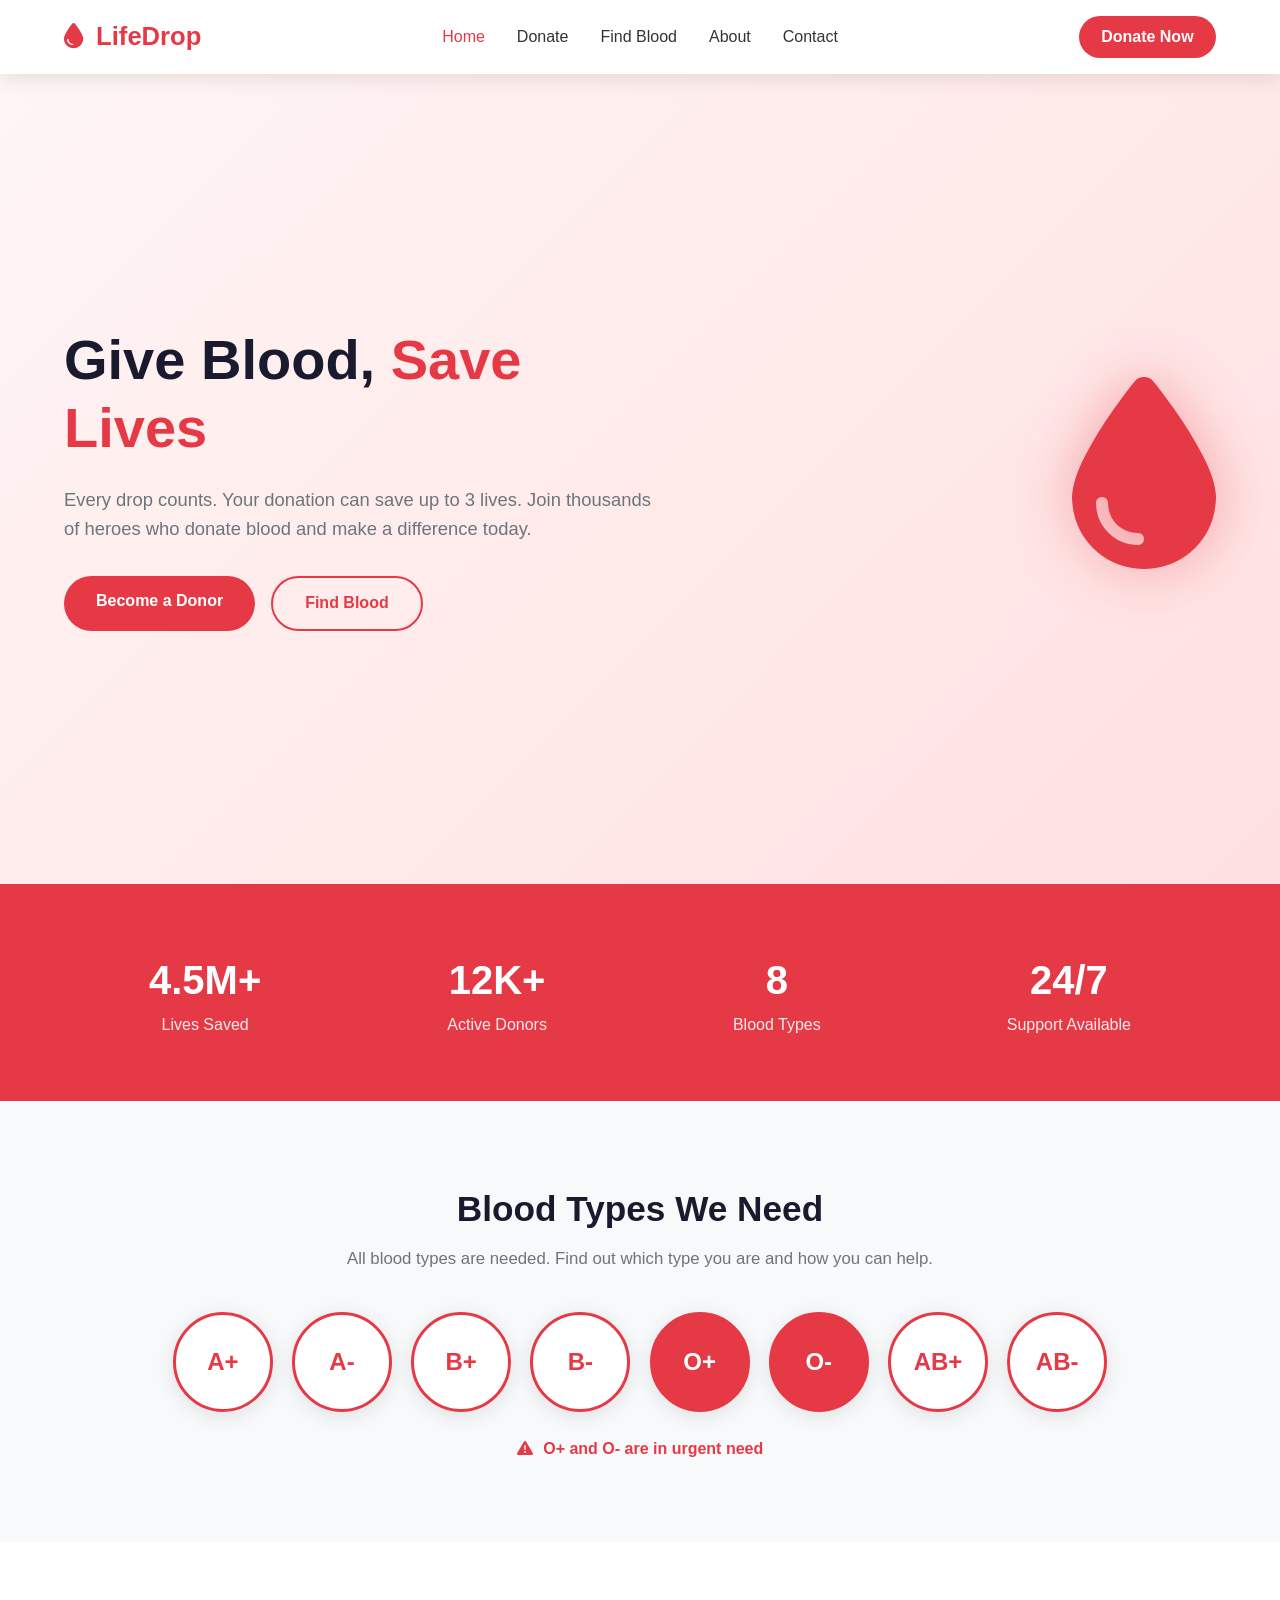
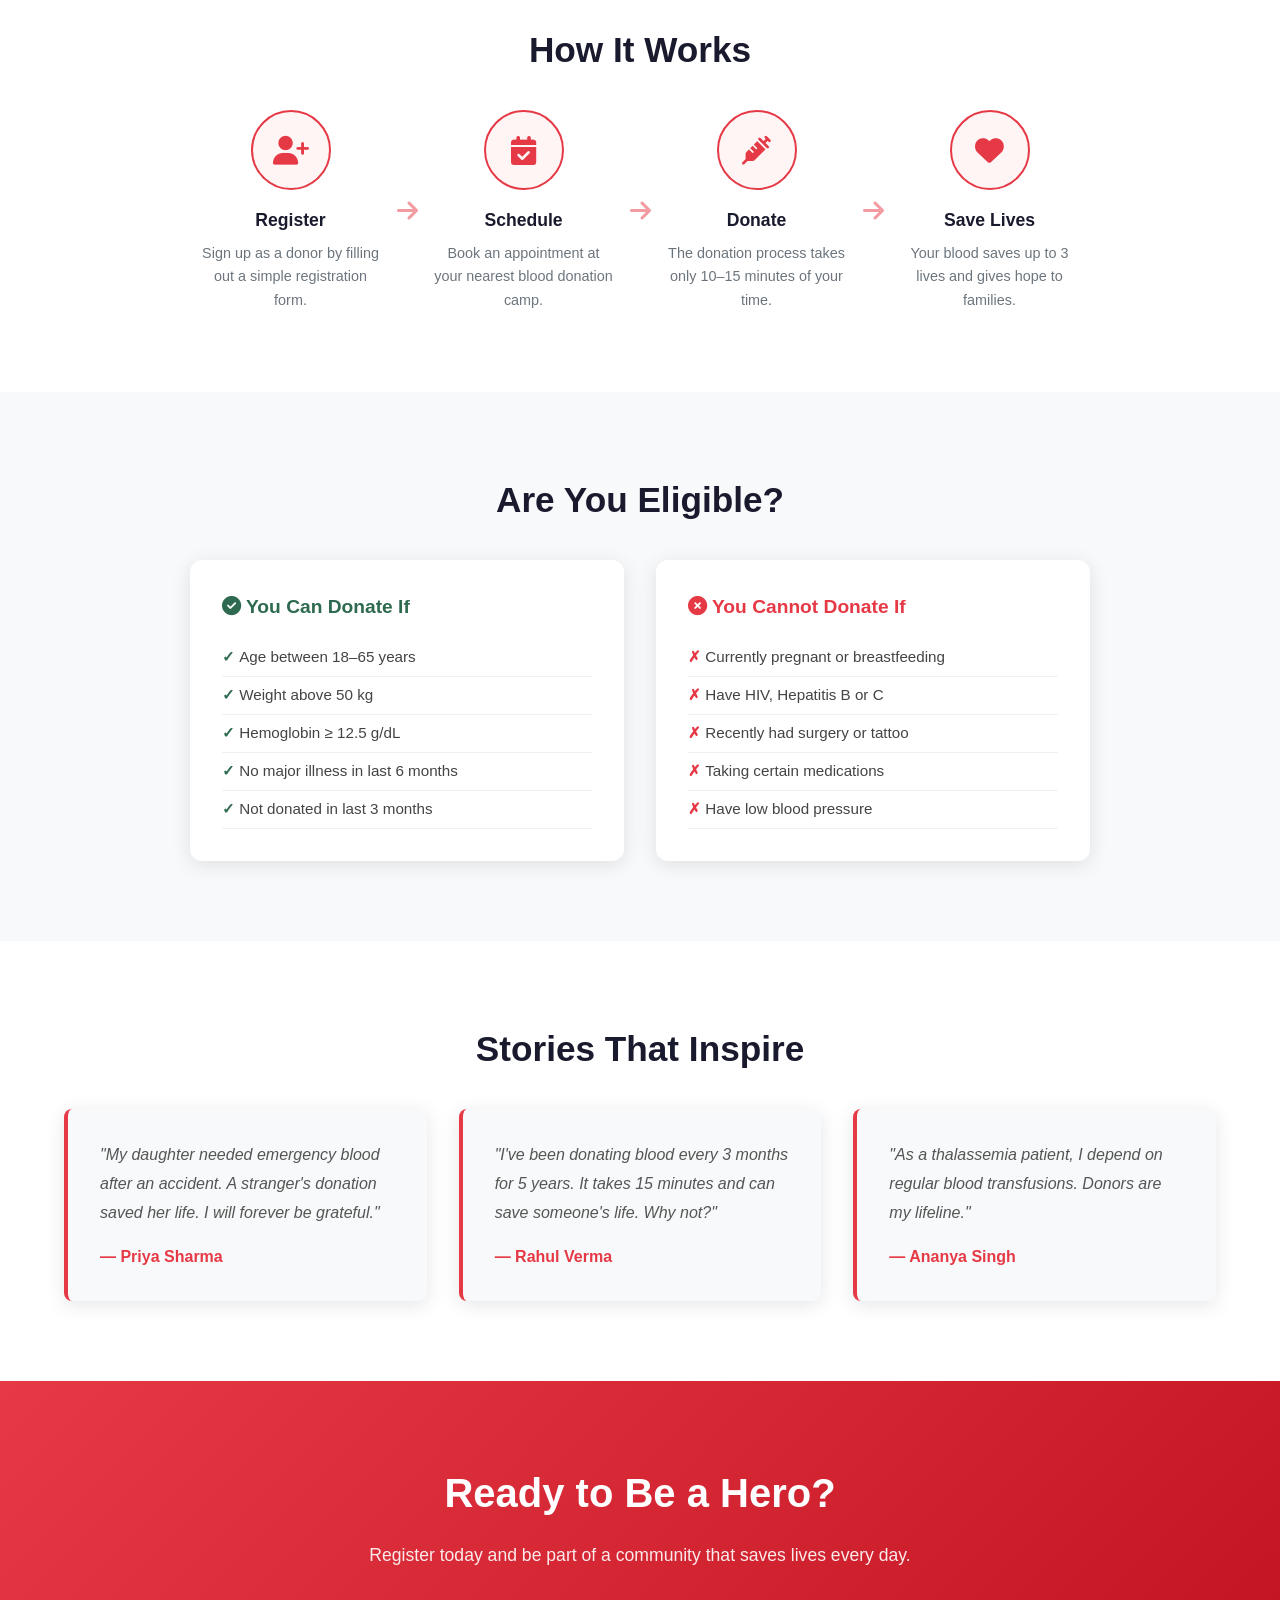
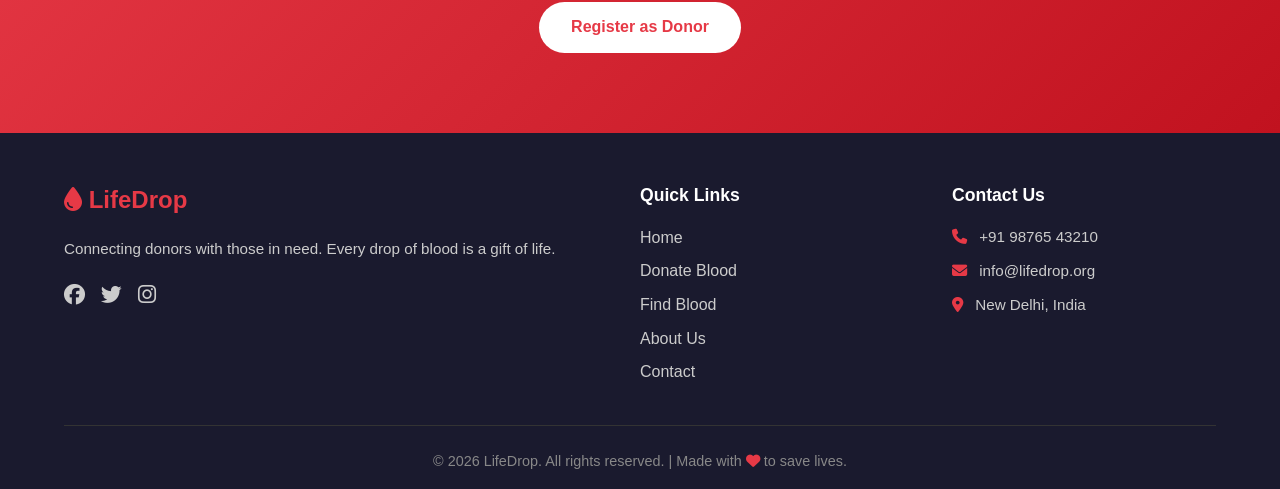
==== index.html @ 409029b4 "Add complete LifeDrop blood donation website with full documentation" ====
<!DOCTYPE html>
<html lang="en">
<head>
  <meta charset="UTF-8" />
  <meta name="viewport" content="width=device-width, initial-scale=1.0"/>
  <title>LifeDrop - Blood Donation</title>
  <link rel="stylesheet" href="css/style.css" />
  <link rel="stylesheet" href="https://cdnjs.cloudflare.com/ajax/libs/font-awesome/6.5.0/css/all.min.css"/>
</head>
<body>

  <!-- Navbar -->
  <nav class="navbar">
    <div class="logo">
      <i class="fa-solid fa-droplet"></i> LifeDrop
    </div>
    <ul class="nav-links">
      <li><a href="index.html" class="active">Home</a></li>
      <li><a href="donate.html">Donate</a></li>
      <li><a href="find-blood.html">Find Blood</a></li>
      <li><a href="about.html">About</a></li>
      <li><a href="contact.html">Contact</a></li>
    </ul>
    <a href="donate.html" class="btn-nav">Donate Now</a>
    <div class="hamburger" onclick="toggleMenu()">
      <i class="fa-solid fa-bars"></i>
    </div>
  </nav>

  <!-- Hero Section -->
  <section class="hero">
    <div class="hero-content">
      <h1>Give Blood, <span>Save Lives</span></h1>
      <p>Every drop counts. Your donation can save up to 3 lives. Join thousands of heroes who donate blood and make a difference today.</p>
      <div class="hero-buttons">
        <a href="donate.html" class="btn-primary">Become a Donor</a>
        <a href="find-blood.html" class="btn-secondary">Find Blood</a>
      </div>
    </div>
    <div class="hero-image">
      <div class="blood-drop-animation">
        <i class="fa-solid fa-droplet"></i>
      </div>
    </div>
  </section>

  <!-- Stats Section -->
  <section class="stats">
    <div class="stat-card">
      <h2>4.5M+</h2>
      <p>Lives Saved</p>
    </div>
    <div class="stat-card">
      <h2>12K+</h2>
      <p>Active Donors</p>
    </div>
    <div class="stat-card">
      <h2>8</h2>
      <p>Blood Types</p>
    </div>
    <div class="stat-card">
      <h2>24/7</h2>
      <p>Support Available</p>
    </div>
  </section>

  <!-- Blood Types Section -->
  <section class="blood-types">
    <h2 class="section-title">Blood Types We Need</h2>
    <p class="section-subtitle">All blood types are needed. Find out which type you are and how you can help.</p>
    <div class="blood-grid">
      <div class="blood-card">A+</div>
      <div class="blood-card">A-</div>
      <div class="blood-card">B+</div>
      <div class="blood-card">B-</div>
      <div class="blood-card urgent">O+</div>
      <div class="blood-card urgent">O-</div>
      <div class="blood-card">AB+</div>
      <div class="blood-card">AB-</div>
    </div>
    <p class="urgent-note"><i class="fa-solid fa-triangle-exclamation"></i> O+ and O- are in urgent need</p>
  </section>

  <!-- How It Works -->
  <section class="how-it-works">
    <h2 class="section-title">How It Works</h2>
    <div class="steps">
      <div class="step">
        <div class="step-icon"><i class="fa-solid fa-user-plus"></i></div>
        <h3>Register</h3>
        <p>Sign up as a donor by filling out a simple registration form.</p>
      </div>
      <div class="step-arrow"><i class="fa-solid fa-arrow-right"></i></div>
      <div class="step">
        <div class="step-icon"><i class="fa-solid fa-calendar-check"></i></div>
        <h3>Schedule</h3>
        <p>Book an appointment at your nearest blood donation camp.</p>
      </div>
      <div class="step-arrow"><i class="fa-solid fa-arrow-right"></i></div>
      <div class="step">
        <div class="step-icon"><i class="fa-solid fa-syringe"></i></div>
        <h3>Donate</h3>
        <p>The donation process takes only 10–15 minutes of your time.</p>
      </div>
      <div class="step-arrow"><i class="fa-solid fa-arrow-right"></i></div>
      <div class="step">
        <div class="step-icon"><i class="fa-solid fa-heart"></i></div>
        <h3>Save Lives</h3>
        <p>Your blood saves up to 3 lives and gives hope to families.</p>
      </div>
    </div>
  </section>

  <!-- Eligibility Section -->
  <section class="eligibility">
    <h2 class="section-title">Are You Eligible?</h2>
    <div class="eligibility-grid">
      <div class="eligible">
        <h3><i class="fa-solid fa-circle-check"></i> You Can Donate If</h3>
        <ul>
          <li>Age between 18–65 years</li>
          <li>Weight above 50 kg</li>
          <li>Hemoglobin ≥ 12.5 g/dL</li>
          <li>No major illness in last 6 months</li>
          <li>Not donated in last 3 months</li>
        </ul>
      </div>
      <div class="not-eligible">
        <h3><i class="fa-solid fa-circle-xmark"></i> You Cannot Donate If</h3>
        <ul>
          <li>Currently pregnant or breastfeeding</li>
          <li>Have HIV, Hepatitis B or C</li>
          <li>Recently had surgery or tattoo</li>
          <li>Taking certain medications</li>
          <li>Have low blood pressure</li>
        </ul>
      </div>
    </div>
  </section>

  <!-- Testimonials -->
  <section class="testimonials">
    <h2 class="section-title">Stories That Inspire</h2>
    <div class="testimonial-grid">
      <div class="testimonial-card">
        <p>"My daughter needed emergency blood after an accident. A stranger's donation saved her life. I will forever be grateful."</p>
        <h4>— Priya Sharma</h4>
      </div>
      <div class="testimonial-card">
        <p>"I've been donating blood every 3 months for 5 years. It takes 15 minutes and can save someone's life. Why not?"</p>
        <h4>— Rahul Verma</h4>
      </div>
      <div class="testimonial-card">
        <p>"As a thalassemia patient, I depend on regular blood transfusions. Donors are my lifeline."</p>
        <h4>— Ananya Singh</h4>
      </div>
    </div>
  </section>

  <!-- CTA Section -->
  <section class="cta">
    <h2>Ready to Be a Hero?</h2>
    <p>Register today and be part of a community that saves lives every day.</p>
    <a href="donate.html" class="btn-primary">Register as Donor</a>
  </section>

  <!-- Footer -->
  <footer class="footer">
    <div class="footer-content">
      <div class="footer-brand">
        <h3><i class="fa-solid fa-droplet"></i> LifeDrop</h3>
        <p>Connecting donors with those in need. Every drop of blood is a gift of life.</p>
        <div class="social-links">
          <a href="#"><i class="fa-brands fa-facebook"></i></a>
          <a href="#"><i class="fa-brands fa-twitter"></i></a>
          <a href="#"><i class="fa-brands fa-instagram"></i></a>
        </div>
      </div>
      <div class="footer-links">
        <h4>Quick Links</h4>
        <ul>
          <li><a href="index.html">Home</a></li>
          <li><a href="donate.html">Donate Blood</a></li>
          <li><a href="find-blood.html">Find Blood</a></li>
          <li><a href="about.html">About Us</a></li>
          <li><a href="contact.html">Contact</a></li>
        </ul>
      </div>
      <div class="footer-contact">
        <h4>Contact Us</h4>
        <p><i class="fa-solid fa-phone"></i> +91 98765 43210</p>
        <p><i class="fa-solid fa-envelope"></i> info@lifedrop.org</p>
        <p><i class="fa-solid fa-location-dot"></i> New Delhi, India</p>
      </div>
    </div>
    <div class="footer-bottom">
      <p>&copy; 2026 LifeDrop. All rights reserved. | Made with <i class="fa-solid fa-heart"></i> to save lives.</p>
    </div>
  </footer>

  <script src="js/main.js"></script>
</body>
</html>
---- css/style.css ----
/* ===== RESET & BASE ===== */
* {
  margin: 0;
  padding: 0;
  box-sizing: border-box;
}

:root {
  --red: #e63946;
  --dark-red: #c1121f;
  --light-red: #ff6b6b;
  --white: #ffffff;
  --light-gray: #f8f9fa;
  --gray: #6c757d;
  --dark: #1a1a2e;
  --shadow: 0 4px 20px rgba(0,0,0,0.1);
}

body {
  font-family: 'Segoe UI', Tahoma, Geneva, Verdana, sans-serif;
  color: #333;
  line-height: 1.6;
}

a { text-decoration: none; color: inherit; }
ul { list-style: none; }

/* ===== NAVBAR ===== */
.navbar {
  display: flex;
  align-items: center;
  justify-content: space-between;
  padding: 1rem 5%;
  background: var(--white);
  box-shadow: var(--shadow);
  position: sticky;
  top: 0;
  z-index: 1000;
}

.logo {
  font-size: 1.6rem;
  font-weight: 700;
  color: var(--red);
}

.logo i { margin-right: 6px; }

.nav-links {
  display: flex;
  gap: 2rem;
}

.nav-links a {
  font-weight: 500;
  color: #333;
  transition: color 0.3s;
}

.nav-links a:hover,
.nav-links a.active {
  color: var(--red);
}

.btn-nav {
  background: var(--red);
  color: var(--white);
  padding: 0.5rem 1.4rem;
  border-radius: 25px;
  font-weight: 600;
  transition: background 0.3s;
}

.btn-nav:hover { background: var(--dark-red); }

.hamburger {
  display: none;
  font-size: 1.5rem;
  cursor: pointer;
  color: var(--red);
}

/* ===== BUTTONS ===== */
.btn-primary {
  display: inline-block;
  background: var(--red);
  color: var(--white);
  padding: 0.8rem 2rem;
  border-radius: 30px;
  font-weight: 600;
  font-size: 1rem;
  border: none;
  cursor: pointer;
  transition: background 0.3s, transform 0.2s;
}

.btn-primary:hover {
  background: var(--dark-red);
  transform: translateY(-2px);
}

.btn-secondary {
  display: inline-block;
  background: transparent;
  color: var(--red);
  padding: 0.8rem 2rem;
  border-radius: 30px;
  font-weight: 600;
  font-size: 1rem;
  border: 2px solid var(--red);
  cursor: pointer;
  transition: all 0.3s;
}

.btn-secondary:hover {
  background: var(--red);
  color: var(--white);
}

.btn-danger {
  display: inline-block;
  background: #c1121f;
  color: var(--white);
  padding: 0.8rem 2rem;
  border-radius: 30px;
  font-weight: 600;
  font-size: 1rem;
  border: none;
  cursor: pointer;
  transition: background 0.3s;
}

.btn-danger:hover { background: #9b0000; }

.full-btn { width: 100%; text-align: center; }

/* ===== HERO ===== */
.hero {
  display: flex;
  align-items: center;
  justify-content: space-between;
  padding: 5rem 5%;
  background: linear-gradient(135deg, #fff5f5 0%, #ffe0e0 100%);
  min-height: 90vh;
}

.hero-content { max-width: 600px; }

.hero-content h1 {
  font-size: 3.5rem;
  font-weight: 800;
  line-height: 1.2;
  color: var(--dark);
  margin-bottom: 1.5rem;
}

.hero-content h1 span { color: var(--red); }

.hero-content p {
  font-size: 1.15rem;
  color: var(--gray);
  margin-bottom: 2rem;
}

.hero-buttons { display: flex; gap: 1rem; flex-wrap: wrap; }

.hero-image {
  display: flex;
  align-items: center;
  justify-content: center;
}

.blood-drop-animation {
  font-size: 12rem;
  color: var(--red);
  animation: pulse 2s infinite;
  filter: drop-shadow(0 0 30px rgba(230, 57, 70, 0.4));
}

@keyframes pulse {
  0%, 100% { transform: scale(1); }
  50% { transform: scale(1.08); }
}

/* ===== STATS ===== */
.stats {
  display: flex;
  justify-content: space-around;
  flex-wrap: wrap;
  padding: 3rem 5%;
  background: var(--red);
  gap: 1rem;
}

.stat-card {
  text-align: center;
  color: var(--white);
  padding: 1rem 2rem;
}

.stat-card h2 {
  font-size: 2.5rem;
  font-weight: 800;
}

.stat-card p { font-size: 1rem; opacity: 0.9; }

/* ===== SECTION TITLES ===== */
.section-title {
  text-align: center;
  font-size: 2.2rem;
  font-weight: 700;
  color: var(--dark);
  margin-bottom: 0.5rem;
}

.section-subtitle {
  text-align: center;
  color: var(--gray);
  margin-bottom: 2.5rem;
  font-size: 1.05rem;
}

/* ===== BLOOD TYPES ===== */
.blood-types {
  padding: 5rem 5%;
  background: var(--light-gray);
}

.blood-grid {
  display: flex;
  justify-content: center;
  flex-wrap: wrap;
  gap: 1.2rem;
  margin-bottom: 1.5rem;
}

.blood-card {
  width: 100px;
  height: 100px;
  border-radius: 50%;
  background: var(--white);
  border: 3px solid var(--red);
  display: flex;
  align-items: center;
  justify-content: center;
  font-size: 1.5rem;
  font-weight: 700;
  color: var(--red);
  box-shadow: var(--shadow);
  transition: transform 0.3s;
}

.blood-card:hover { transform: scale(1.1); }

.blood-card.urgent {
  background: var(--red);
  color: var(--white);
  animation: pulse 1.5s infinite;
}

.urgent-note {
  text-align: center;
  color: var(--red);
  font-weight: 600;
  font-size: 1rem;
}

.urgent-note i { margin-right: 6px; }

/* ===== HOW IT WORKS ===== */
.how-it-works {
  padding: 5rem 5%;
  background: var(--white);
}

.steps {
  display: flex;
  align-items: center;
  justify-content: center;
  flex-wrap: wrap;
  gap: 1rem;
  margin-top: 2rem;
}

.step {
  text-align: center;
  max-width: 180px;
}

.step-icon {
  width: 80px;
  height: 80px;
  border-radius: 50%;
  background: #fff5f5;
  border: 2px solid var(--red);
  display: flex;
  align-items: center;
  justify-content: center;
  font-size: 1.8rem;
  color: var(--red);
  margin: 0 auto 1rem;
}

.step h3 { font-size: 1.1rem; margin-bottom: 0.5rem; color: var(--dark); }
.step p { font-size: 0.9rem; color: var(--gray); }

.step-arrow {
  font-size: 1.5rem;
  color: var(--red);
  opacity: 0.5;
}

/* ===== ELIGIBILITY ===== */
.eligibility {
  padding: 5rem 5%;
  background: var(--light-gray);
}

.eligibility-grid {
  display: grid;
  grid-template-columns: 1fr 1fr;
  gap: 2rem;
  max-width: 900px;
  margin: 2rem auto 0;
}

.eligible, .not-eligible {
  background: var(--white);
  border-radius: 12px;
  padding: 2rem;
  box-shadow: var(--shadow);
}

.eligible h3 { color: #2d6a4f; margin-bottom: 1rem; font-size: 1.2rem; }
.not-eligible h3 { color: var(--red); margin-bottom: 1rem; font-size: 1.2rem; }

.eligible ul li, .not-eligible ul li {
  padding: 0.4rem 0;
  border-bottom: 1px solid #f0f0f0;
  font-size: 0.95rem;
  color: #444;
}

.eligible ul li::before { content: "✓ "; color: #2d6a4f; font-weight: bold; }
.not-eligible ul li::before { content: "✗ "; color: var(--red); font-weight: bold; }

/* ===== TESTIMONIALS ===== */
.testimonials {
  padding: 5rem 5%;
  background: var(--white);
}

.testimonial-grid {
  display: grid;
  grid-template-columns: repeat(auto-fit, minmax(280px, 1fr));
  gap: 2rem;
  margin-top: 2rem;
}

.testimonial-card {
  background: var(--light-gray);
  border-left: 4px solid var(--red);
  border-radius: 8px;
  padding: 2rem;
  box-shadow: var(--shadow);
}

.testimonial-card p {
  font-style: italic;
  color: #555;
  margin-bottom: 1rem;
  line-height: 1.8;
}

.testimonial-card h4 { color: var(--red); font-weight: 600; }

/* ===== CTA ===== */
.cta {
  padding: 5rem 5%;
  background: linear-gradient(135deg, var(--red), var(--dark-red));
  text-align: center;
  color: var(--white);
}

.cta h2 { font-size: 2.5rem; margin-bottom: 1rem; }
.cta p { font-size: 1.1rem; margin-bottom: 2rem; opacity: 0.9; }
.cta .btn-primary {
  background: var(--white);
  color: var(--red);
}
.cta .btn-primary:hover { background: #f0f0f0; }

/* ===== FOOTER ===== */
.footer {
  background: var(--dark);
  color: #ccc;
  padding: 3rem 5% 1rem;
}

.footer-content {
  display: grid;
  grid-template-columns: 2fr 1fr 1fr;
  gap: 3rem;
  margin-bottom: 2rem;
}

.footer-brand h3 {
  color: var(--red);
  font-size: 1.5rem;
  margin-bottom: 1rem;
}

.footer-brand p { font-size: 0.95rem; line-height: 1.8; }

.social-links { display: flex; gap: 1rem; margin-top: 1rem; }
.social-links a {
  color: #ccc;
  font-size: 1.3rem;
  transition: color 0.3s;
}
.social-links a:hover { color: var(--red); }

.footer-links h4, .footer-contact h4 {
  color: var(--white);
  margin-bottom: 1rem;
  font-size: 1.1rem;
}

.footer-links ul li { margin-bottom: 0.5rem; }
.footer-links ul li a { color: #ccc; transition: color 0.3s; }
.footer-links ul li a:hover { color: var(--red); }

.footer-contact p {
  margin-bottom: 0.6rem;
  font-size: 0.95rem;
}
.footer-contact i { margin-right: 8px; color: var(--red); }

.footer-bottom {
  border-top: 1px solid #333;
  padding-top: 1.5rem;
  text-align: center;
  font-size: 0.9rem;
  color: #888;
}

.footer-bottom i { color: var(--red); }

/* ===== PAGE HEADER ===== */
.page-header {
  background: linear-gradient(135deg, var(--red), var(--dark-red));
  color: var(--white);
  text-align: center;
  padding: 4rem 5%;
}

.page-header h1 { font-size: 2.8rem; margin-bottom: 0.5rem; }
.page-header p { font-size: 1.1rem; opacity: 0.9; }

/* ===== FORMS ===== */
.form-section {
  padding: 4rem 5%;
  background: var(--light-gray);
}

.form-container {
  max-width: 800px;
  margin: 0 auto;
  background: var(--white);
  border-radius: 16px;
  padding: 3rem;
  box-shadow: var(--shadow);
}

.form-container h2 {
  color: var(--dark);
  margin-bottom: 2rem;
  font-size: 1.8rem;
  border-bottom: 3px solid var(--red);
  padding-bottom: 0.5rem;
}

.form-row {
  display: grid;
  grid-template-columns: 1fr 1fr;
  gap: 1.5rem;
  margin-bottom: 1.5rem;
}

.form-group {
  display: flex;
  flex-direction: column;
  margin-bottom: 1.5rem;
}

.form-group.full-width { grid-column: 1 / -1; }

.form-group label {
  font-weight: 600;
  margin-bottom: 0.4rem;
  color: #444;
  font-size: 0.95rem;
}

.form-group input,
.form-group select,
.form-group textarea {
  padding: 0.75rem 1rem;
  border: 2px solid #e0e0e0;
  border-radius: 8px;
  font-size: 1rem;
  transition: border-color 0.3s;
  font-family: inherit;
}

.form-group input:focus,
.form-group select:focus,
.form-group textarea:focus {
  outline: none;
  border-color: var(--red);
}

.checkbox-group {
  flex-direction: row;
  align-items: center;
  gap: 0.8rem;
}

.checkbox-group input { width: auto; }

/* ===== SUCCESS MESSAGE ===== */
.success-msg {
  text-align: center;
  padding: 3rem;
  color: #2d6a4f;
}

.success-msg i {
  font-size: 4rem;
  color: #2d6a4f;
  margin-bottom: 1rem;
  display: block;
}

.success-msg h3 { font-size: 1.8rem; margin-bottom: 0.5rem; }
.success-msg p { color: var(--gray); margin-bottom: 1.5rem; }

/* ===== FIND BLOOD ===== */
.find-section {
  padding: 4rem 5%;
  background: var(--light-gray);
}

.search-box {
  background: var(--white);
  border-radius: 16px;
  padding: 2.5rem;
  box-shadow: var(--shadow);
  max-width: 800px;
  margin: 0 auto 2rem;
}

.search-box h2 {
  color: var(--dark);
  margin-bottom: 1.5rem;
  font-size: 1.6rem;
}

.search-form {
  display: flex;
  gap: 1rem;
  align-items: flex-end;
  flex-wrap: wrap;
}

.search-form .form-group { flex: 1; min-width: 180px; margin-bottom: 0; }

.search-results {
  max-width: 800px;
  margin: 0 auto 2rem;
}

.donor-card {
  background: var(--white);
  border-radius: 12px;
  padding: 1.5rem;
  margin-bottom: 1rem;
  box-shadow: var(--shadow);
  display: flex;
  align-items: center;
  justify-content: space-between;
  flex-wrap: wrap;
  gap: 1rem;
}

.donor-info h3 { color: var(--dark); margin-bottom: 0.3rem; }
.donor-info p { color: var(--gray); font-size: 0.9rem; }

.donor-blood {
  font-size: 2rem;
  font-weight: 800;
  color: var(--red);
  background: #fff5f5;
  width: 70px;
  height: 70px;
  border-radius: 50%;
  display: flex;
  align-items: center;
  justify-content: center;
  border: 2px solid var(--red);
}

.emergency-box {
  background: var(--white);
  border-radius: 16px;
  padding: 2.5rem;
  box-shadow: var(--shadow);
  max-width: 800px;
  margin: 0 auto;
  border-top: 5px solid var(--red);
}

.emergency-box h2 {
  color: var(--red);
  margin-bottom: 0.5rem;
  font-size: 1.6rem;
}

.emergency-box > p {
  color: var(--gray);
  margin-bottom: 1.5rem;
}

/* ===== ABOUT ===== */
.about-section {
  padding: 5rem 5%;
  background: var(--white);
}

.about-grid {
  display: grid;
  grid-template-columns: 1fr 1fr;
  gap: 3rem;
  align-items: center;
  max-width: 1100px;
  margin: 0 auto;
}

.about-text h2 {
  font-size: 2rem;
  color: var(--dark);
  margin-bottom: 1rem;
}

.about-text p {
  color: var(--gray);
  margin-bottom: 1rem;
  line-height: 1.8;
}

.about-image-box {
  background: linear-gradient(135deg, #fff5f5, #ffe0e0);
  border-radius: 16px;
  padding: 3rem;
  text-align: center;
  border: 2px solid #ffc0c0;
}

.about-icon {
  font-size: 5rem;
  color: var(--red);
  margin-bottom: 1rem;
  display: block;
}

.about-image-box h3 { color: var(--dark); font-size: 1.4rem; margin-bottom: 0.5rem; }
.about-image-box p { color: var(--gray); }

.values-section {
  padding: 5rem 5%;
  background: var(--light-gray);
}

.values-grid {
  display: grid;
  grid-template-columns: repeat(auto-fit, minmax(220px, 1fr));
  gap: 2rem;
  margin-top: 2rem;
}

.value-card {
  background: var(--white);
  border-radius: 12px;
  padding: 2rem;
  text-align: center;
  box-shadow: var(--shadow);
  transition: transform 0.3s;
}

.value-card:hover { transform: translateY(-5px); }

.value-card i {
  font-size: 2.5rem;
  color: var(--red);
  margin-bottom: 1rem;
  display: block;
}

.value-card h3 { color: var(--dark); margin-bottom: 0.5rem; }
.value-card p { color: var(--gray); font-size: 0.95rem; }

.team-section {
  padding: 5rem 5%;
  background: var(--white);
}

.team-grid {
  display: grid;
  grid-template-columns: repeat(auto-fit, minmax(200px, 1fr));
  gap: 2rem;
  margin-top: 2rem;
}

.team-card {
  text-align: center;
  background: var(--light-gray);
  border-radius: 12px;
  padding: 2rem;
  box-shadow: var(--shadow);
  transition: transform 0.3s;
}

.team-card:hover { transform: translateY(-5px); }

.team-avatar {
  width: 90px;
  height: 90px;
  border-radius: 50%;
  background: var(--red);
  display: flex;
  align-items: center;
  justify-content: center;
  font-size: 2.5rem;
  color: var(--white);
  margin: 0 auto 1rem;
}

.team-card h3 { color: var(--dark); margin-bottom: 0.3rem; }
.team-card p { color: var(--gray); font-size: 0.9rem; }

/* ===== CONTACT ===== */
.contact-section {
  padding: 4rem 5%;
  background: var(--light-gray);
}

.contact-grid {
  display: grid;
  grid-template-columns: 1fr 1.5fr;
  gap: 3rem;
  max-width: 1100px;
  margin: 0 auto;
}

.contact-info h2 {
  font-size: 1.8rem;
  color: var(--dark);
  margin-bottom: 1rem;
}

.contact-info > p {
  color: var(--gray);
  margin-bottom: 2rem;
  line-height: 1.8;
}

.info-item {
  display: flex;
  gap: 1rem;
  margin-bottom: 1.5rem;
  align-items: flex-start;
}

.info-item i {
  font-size: 1.3rem;
  color: var(--red);
  margin-top: 3px;
}

.info-item h4 { color: var(--dark); margin-bottom: 0.2rem; }
.info-item p { color: var(--gray); font-size: 0.95rem; }

.contact-form-box {
  background: var(--white);
  border-radius: 16px;
  padding: 2.5rem;
  box-shadow: var(--shadow);
}

.contact-form-box h2 {
  font-size: 1.8rem;
  color: var(--dark);
  margin-bottom: 1.5rem;
  border-bottom: 3px solid var(--red);
  padding-bottom: 0.5rem;
}

/* ===== RESPONSIVE ===== */
@media (max-width: 900px) {
  .hero { flex-direction: column; text-align: center; padding: 3rem 5%; }
  .hero-content h1 { font-size: 2.5rem; }
  .hero-buttons { justify-content: center; }
  .blood-drop-animation { font-size: 7rem; margin-top: 2rem; }
  .eligibility-grid { grid-template-columns: 1fr; }
  .about-grid { grid-template-columns: 1fr; }
  .contact-grid { grid-template-columns: 1fr; }
  .footer-content { grid-template-columns: 1fr; gap: 2rem; }
  .steps { flex-direction: column; }
  .step-arrow { transform: rotate(90deg); }
}

@media (max-width: 768px) {
  .nav-links { display: none; flex-direction: column; position: absolute; top: 70px; left: 0; right: 0; background: var(--white); padding: 1rem 5%; box-shadow: var(--shadow); }
  .nav-links.open { display: flex; }
  .hamburger { display: block; }
  .btn-nav { display: none; }
  .form-row { grid-template-columns: 1fr; }
  .search-form { flex-direction: column; }
}
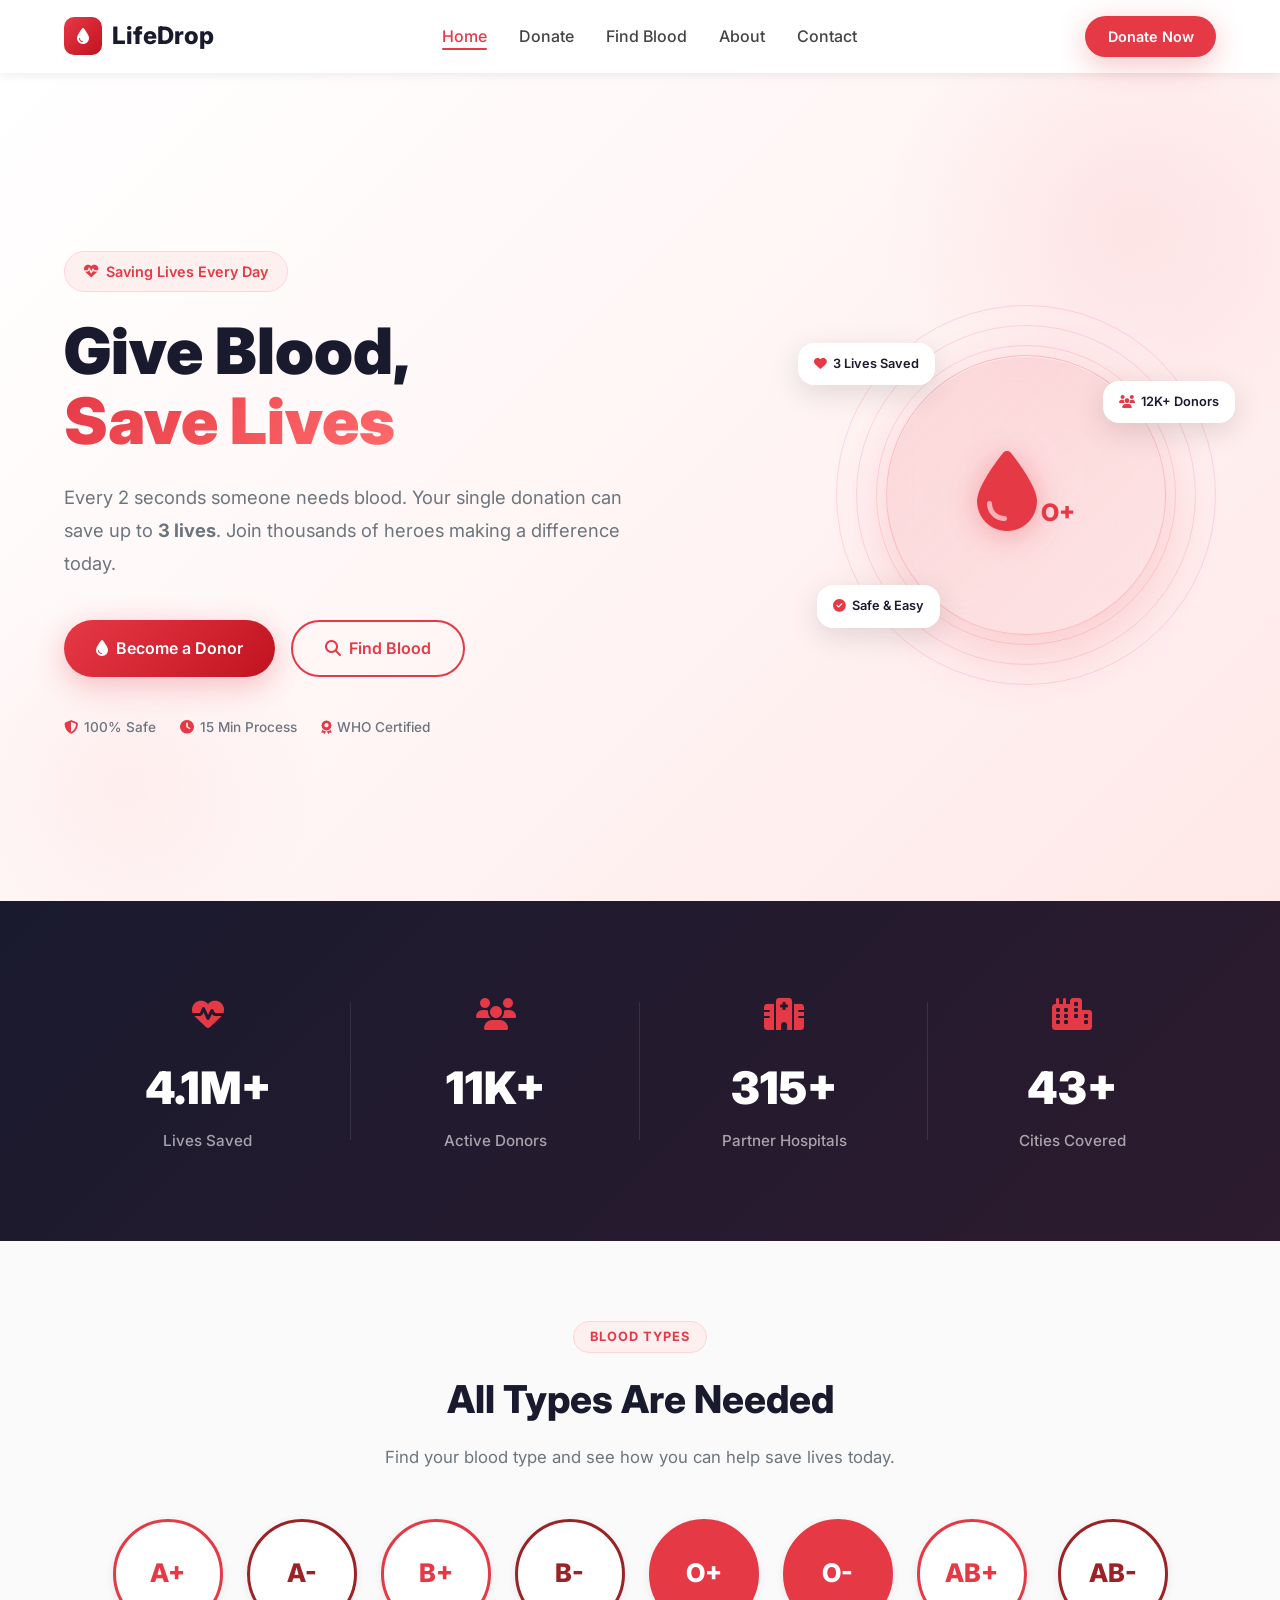
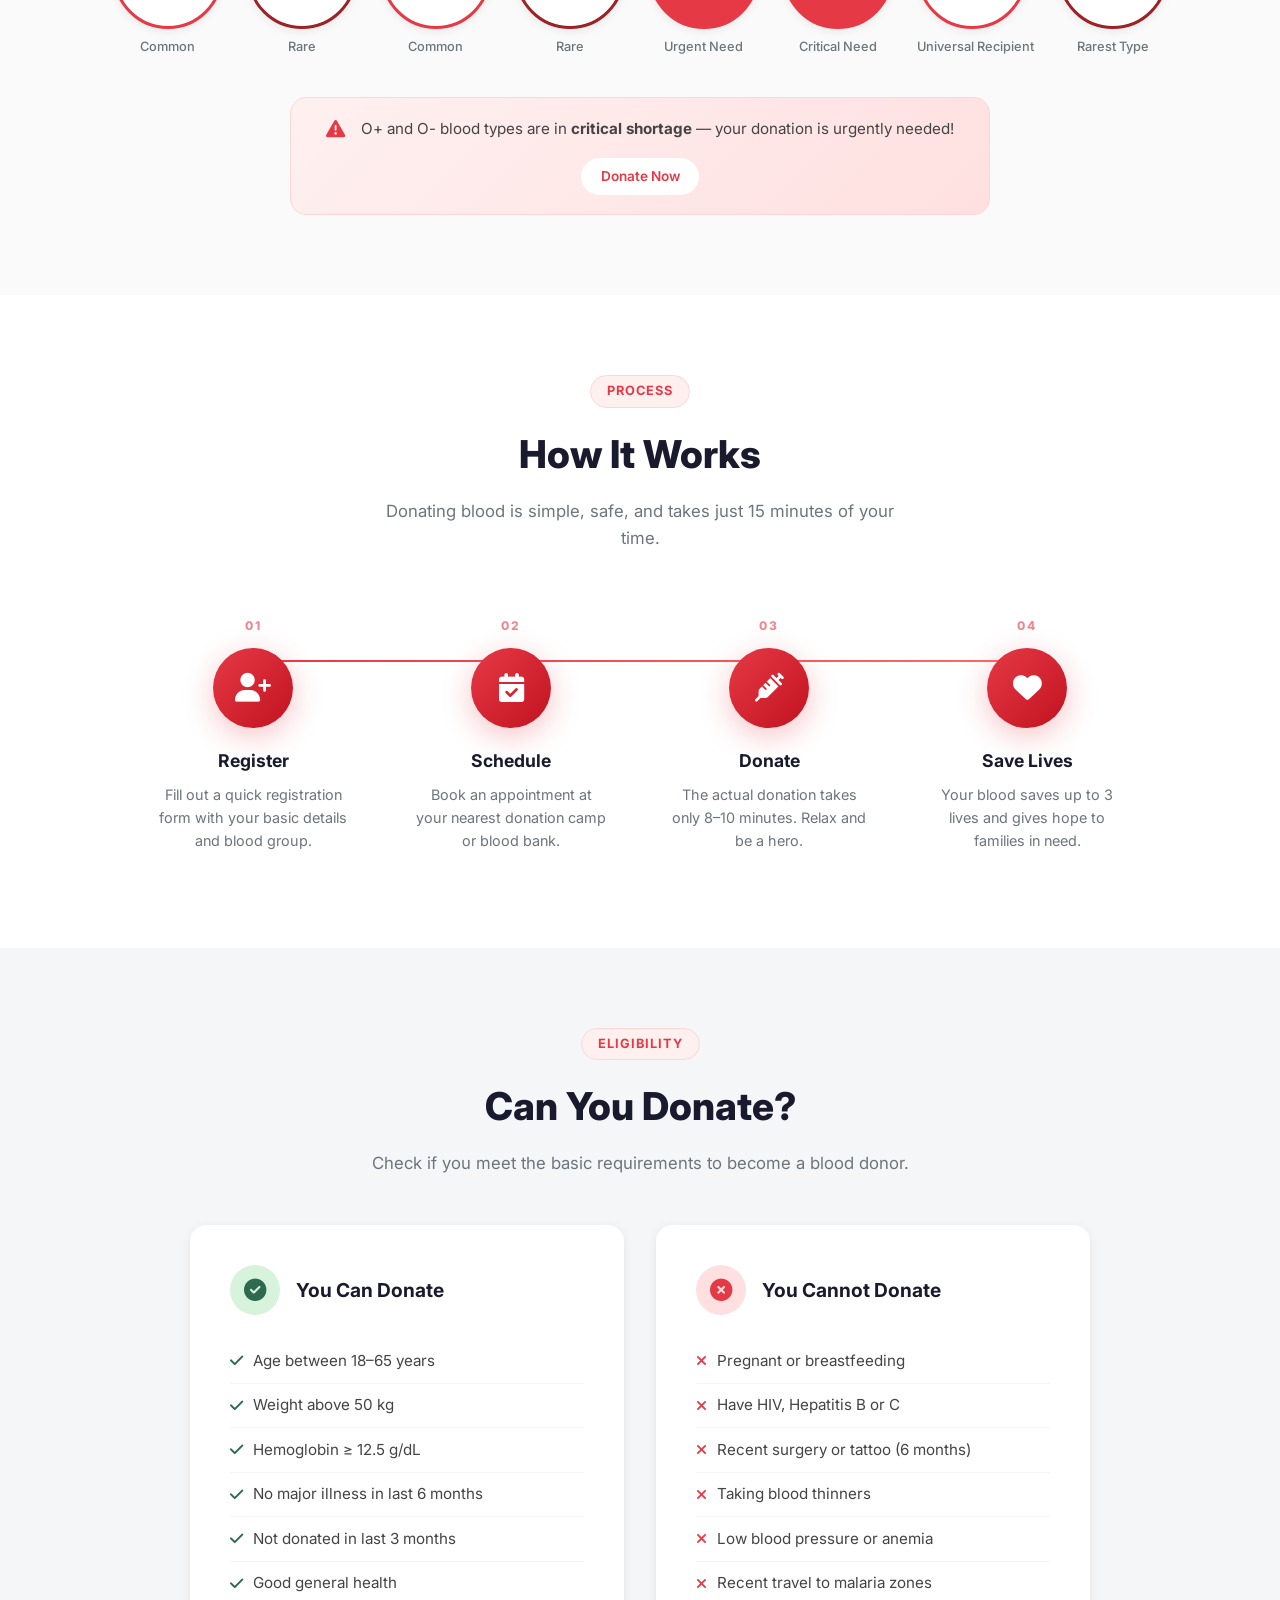
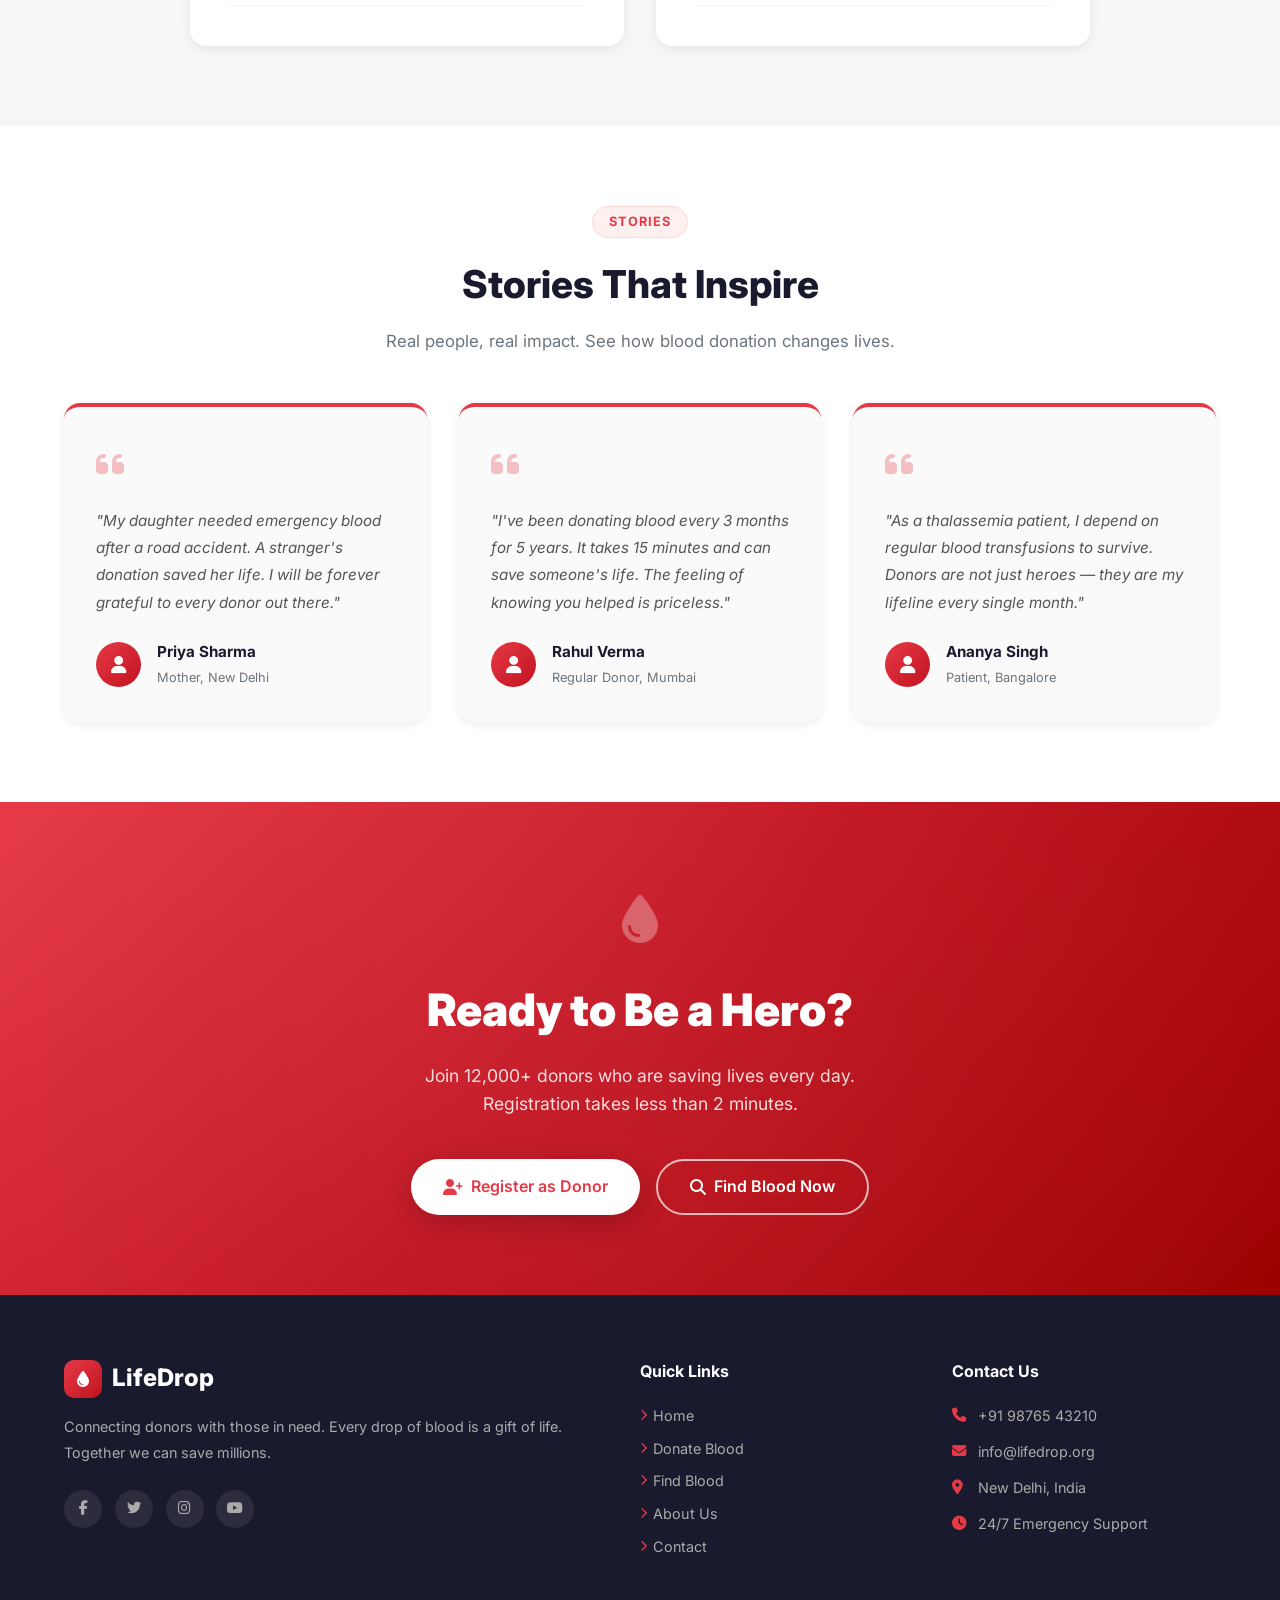
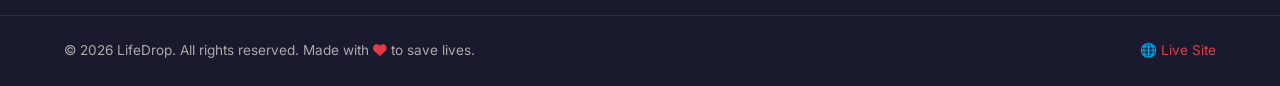
==== commit 9375ebc6: "Redesign: Modern theme with glassmorphism, count-up counters, ripple buttons, scroll animations" ====
--- a/index.html
+++ b/index.html
@@ -3,136 +3,214 @@
 <head>
   <meta charset="UTF-8" />
   <meta name="viewport" content="width=device-width, initial-scale=1.0"/>
-  <title>LifeDrop - Blood Donation</title>
+  <title>LifeDrop - Give Blood, Save Lives</title>
   <link rel="stylesheet" href="css/style.css" />
   <link rel="stylesheet" href="https://cdnjs.cloudflare.com/ajax/libs/font-awesome/6.5.0/css/all.min.css"/>
+  <link href="https://fonts.googleapis.com/css2?family=Inter:wght@300;400;500;600;700;800;900&display=swap" rel="stylesheet"/>
 </head>
 <body>
 
   <!-- Navbar -->
-  <nav class="navbar">
+  <nav class="navbar" id="navbar">
     <div class="logo">
-      <i class="fa-solid fa-droplet"></i> LifeDrop
-    </div>
-    <ul class="nav-links">
+      <div class="logo-icon"><i class="fa-solid fa-droplet"></i></div>
+      <span>LifeDrop</span>
+    </div>
+    <ul class="nav-links" id="navLinks">
       <li><a href="index.html" class="active">Home</a></li>
       <li><a href="donate.html">Donate</a></li>
       <li><a href="find-blood.html">Find Blood</a></li>
       <li><a href="about.html">About</a></li>
       <li><a href="contact.html">Contact</a></li>
     </ul>
-    <a href="donate.html" class="btn-nav">Donate Now</a>
-    <div class="hamburger" onclick="toggleMenu()">
-      <i class="fa-solid fa-bars"></i>
+    <a href="donate.html" class="btn-nav ripple">Donate Now</a>
+    <div class="hamburger" onclick="toggleMenu()" id="hamburger">
+      <span></span><span></span><span></span>
     </div>
   </nav>
 
   <!-- Hero Section -->
   <section class="hero">
-    <div class="hero-content">
-      <h1>Give Blood, <span>Save Lives</span></h1>
-      <p>Every drop counts. Your donation can save up to 3 lives. Join thousands of heroes who donate blood and make a difference today.</p>
+    <div class="hero-content" data-aos="fade-right">
+      <div class="hero-badge"><i class="fa-solid fa-heart-pulse"></i> Saving Lives Every Day</div>
+      <h1>Give Blood,<br/><span class="gradient-text">Save Lives</span></h1>
+      <p>Every 2 seconds someone needs blood. Your single donation can save up to <strong>3 lives</strong>. Join thousands of heroes making a difference today.</p>
       <div class="hero-buttons">
-        <a href="donate.html" class="btn-primary">Become a Donor</a>
-        <a href="find-blood.html" class="btn-secondary">Find Blood</a>
-      </div>
-    </div>
-    <div class="hero-image">
-      <div class="blood-drop-animation">
-        <i class="fa-solid fa-droplet"></i>
-      </div>
-    </div>
-  </section>
-
-  <!-- Stats Section -->
-  <section class="stats">
-    <div class="stat-card">
-      <h2>4.5M+</h2>
+        <a href="donate.html" class="btn-primary ripple">
+          <i class="fa-solid fa-droplet"></i> Become a Donor
+        </a>
+        <a href="find-blood.html" class="btn-outline ripple">
+          <i class="fa-solid fa-magnifying-glass"></i> Find Blood
+        </a>
+      </div>
+      <div class="hero-trust">
+        <div class="trust-item"><i class="fa-solid fa-shield-halved"></i> 100% Safe</div>
+        <div class="trust-item"><i class="fa-solid fa-clock"></i> 15 Min Process</div>
+        <div class="trust-item"><i class="fa-solid fa-award"></i> WHO Certified</div>
+      </div>
+    </div>
+    <div class="hero-visual" data-aos="fade-left">
+      <div class="glass-drop-wrapper">
+        <div class="glass-drop">
+          <div class="drop-inner">
+            <i class="fa-solid fa-droplet drop-icon"></i>
+            <span class="drop-text">O+</span>
+          </div>
+          <div class="drop-ring ring1"></div>
+          <div class="drop-ring ring2"></div>
+          <div class="drop-ring ring3"></div>
+        </div>
+        <div class="floating-badge badge1"><i class="fa-solid fa-heart"></i> 3 Lives Saved</div>
+        <div class="floating-badge badge2"><i class="fa-solid fa-check-circle"></i> Safe & Easy</div>
+        <div class="floating-badge badge3"><i class="fa-solid fa-users"></i> 12K+ Donors</div>
+      </div>
+    </div>
+  </section>
+
+  <!-- Live Counter Section -->
+  <section class="counters">
+    <div class="counter-card" data-aos="fade-up" data-aos-delay="0">
+      <div class="counter-icon"><i class="fa-solid fa-heart-pulse"></i></div>
+      <h2 class="count-up" data-target="4500000">0</h2>
       <p>Lives Saved</p>
     </div>
-    <div class="stat-card">
-      <h2>12K+</h2>
+    <div class="counter-card" data-aos="fade-up" data-aos-delay="100">
+      <div class="counter-icon"><i class="fa-solid fa-users"></i></div>
+      <h2 class="count-up" data-target="12000">0</h2>
       <p>Active Donors</p>
     </div>
-    <div class="stat-card">
-      <h2>8</h2>
-      <p>Blood Types</p>
-    </div>
-    <div class="stat-card">
-      <h2>24/7</h2>
-      <p>Support Available</p>
+    <div class="counter-card" data-aos="fade-up" data-aos-delay="200">
+      <div class="counter-icon"><i class="fa-solid fa-hospital"></i></div>
+      <h2 class="count-up" data-target="350">0</h2>
+      <p>Partner Hospitals</p>
+    </div>
+    <div class="counter-card" data-aos="fade-up" data-aos-delay="300">
+      <div class="counter-icon"><i class="fa-solid fa-city"></i></div>
+      <h2 class="count-up" data-target="48">0</h2>
+      <p>Cities Covered</p>
     </div>
   </section>
 
   <!-- Blood Types Section -->
   <section class="blood-types">
-    <h2 class="section-title">Blood Types We Need</h2>
-    <p class="section-subtitle">All blood types are needed. Find out which type you are and how you can help.</p>
+    <div class="section-header" data-aos="fade-up">
+      <span class="section-tag">Blood Types</span>
+      <h2>All Types Are Needed</h2>
+      <p>Find your blood type and see how you can help save lives today.</p>
+    </div>
     <div class="blood-grid">
-      <div class="blood-card">A+</div>
-      <div class="blood-card">A-</div>
-      <div class="blood-card">B+</div>
-      <div class="blood-card">B-</div>
-      <div class="blood-card urgent">O+</div>
-      <div class="blood-card urgent">O-</div>
-      <div class="blood-card">AB+</div>
-      <div class="blood-card">AB-</div>
-    </div>
-    <p class="urgent-note"><i class="fa-solid fa-triangle-exclamation"></i> O+ and O- are in urgent need</p>
+      <div class="blood-card" data-aos="zoom-in" data-aos-delay="0">
+        <div class="blood-circle">A+</div>
+        <p>Common</p>
+      </div>
+      <div class="blood-card" data-aos="zoom-in" data-aos-delay="50">
+        <div class="blood-circle rare">A-</div>
+        <p>Rare</p>
+      </div>
+      <div class="blood-card" data-aos="zoom-in" data-aos-delay="100">
+        <div class="blood-circle">B+</div>
+        <p>Common</p>
+      </div>
+      <div class="blood-card" data-aos="zoom-in" data-aos-delay="150">
+        <div class="blood-circle rare">B-</div>
+        <p>Rare</p>
+      </div>
+      <div class="blood-card urgent" data-aos="zoom-in" data-aos-delay="200">
+        <div class="blood-circle urgent-circle">O+</div>
+        <p>Urgent Need</p>
+      </div>
+      <div class="blood-card urgent" data-aos="zoom-in" data-aos-delay="250">
+        <div class="blood-circle urgent-circle">O-</div>
+        <p>Critical Need</p>
+      </div>
+      <div class="blood-card" data-aos="zoom-in" data-aos-delay="300">
+        <div class="blood-circle">AB+</div>
+        <p>Universal Recipient</p>
+      </div>
+      <div class="blood-card" data-aos="zoom-in" data-aos-delay="350">
+        <div class="blood-circle rare">AB-</div>
+        <p>Rarest Type</p>
+      </div>
+    </div>
+    <div class="urgent-banner" data-aos="fade-up">
+      <i class="fa-solid fa-triangle-exclamation"></i>
+      <span>O+ and O- blood types are in <strong>critical shortage</strong> — your donation is urgently needed!</span>
+      <a href="donate.html" class="btn-sm ripple">Donate Now</a>
+    </div>
   </section>
 
   <!-- How It Works -->
   <section class="how-it-works">
-    <h2 class="section-title">How It Works</h2>
-    <div class="steps">
-      <div class="step">
-        <div class="step-icon"><i class="fa-solid fa-user-plus"></i></div>
-        <h3>Register</h3>
-        <p>Sign up as a donor by filling out a simple registration form.</p>
-      </div>
-      <div class="step-arrow"><i class="fa-solid fa-arrow-right"></i></div>
-      <div class="step">
-        <div class="step-icon"><i class="fa-solid fa-calendar-check"></i></div>
-        <h3>Schedule</h3>
-        <p>Book an appointment at your nearest blood donation camp.</p>
-      </div>
-      <div class="step-arrow"><i class="fa-solid fa-arrow-right"></i></div>
-      <div class="step">
-        <div class="step-icon"><i class="fa-solid fa-syringe"></i></div>
-        <h3>Donate</h3>
-        <p>The donation process takes only 10–15 minutes of your time.</p>
-      </div>
-      <div class="step-arrow"><i class="fa-solid fa-arrow-right"></i></div>
-      <div class="step">
-        <div class="step-icon"><i class="fa-solid fa-heart"></i></div>
-        <h3>Save Lives</h3>
-        <p>Your blood saves up to 3 lives and gives hope to families.</p>
-      </div>
-    </div>
-  </section>
-
-  <!-- Eligibility Section -->
+    <div class="section-header" data-aos="fade-up">
+      <span class="section-tag">Process</span>
+      <h2>How It Works</h2>
+      <p>Donating blood is simple, safe, and takes just 15 minutes of your time.</p>
+    </div>
+    <div class="steps-container">
+      <div class="step-line"></div>
+      <div class="steps">
+        <div class="step" data-aos="fade-up" data-aos-delay="0">
+          <div class="step-num">01</div>
+          <div class="step-icon"><i class="fa-solid fa-user-plus"></i></div>
+          <h3>Register</h3>
+          <p>Fill out a quick registration form with your basic details and blood group.</p>
+        </div>
+        <div class="step" data-aos="fade-up" data-aos-delay="150">
+          <div class="step-num">02</div>
+          <div class="step-icon"><i class="fa-solid fa-calendar-check"></i></div>
+          <h3>Schedule</h3>
+          <p>Book an appointment at your nearest donation camp or blood bank.</p>
+        </div>
+        <div class="step" data-aos="fade-up" data-aos-delay="300">
+          <div class="step-num">03</div>
+          <div class="step-icon"><i class="fa-solid fa-syringe"></i></div>
+          <h3>Donate</h3>
+          <p>The actual donation takes only 8–10 minutes. Relax and be a hero.</p>
+        </div>
+        <div class="step" data-aos="fade-up" data-aos-delay="450">
+          <div class="step-num">04</div>
+          <div class="step-icon"><i class="fa-solid fa-heart"></i></div>
+          <h3>Save Lives</h3>
+          <p>Your blood saves up to 3 lives and gives hope to families in need.</p>
+        </div>
+      </div>
+    </div>
+  </section>
+
+  <!-- Eligibility Checker -->
   <section class="eligibility">
-    <h2 class="section-title">Are You Eligible?</h2>
+    <div class="section-header" data-aos="fade-up">
+      <span class="section-tag">Eligibility</span>
+      <h2>Can You Donate?</h2>
+      <p>Check if you meet the basic requirements to become a blood donor.</p>
+    </div>
     <div class="eligibility-grid">
-      <div class="eligible">
-        <h3><i class="fa-solid fa-circle-check"></i> You Can Donate If</h3>
+      <div class="elig-card can" data-aos="fade-right">
+        <div class="elig-header">
+          <div class="elig-icon can-icon"><i class="fa-solid fa-circle-check"></i></div>
+          <h3>You Can Donate</h3>
+        </div>
         <ul>
-          <li>Age between 18–65 years</li>
-          <li>Weight above 50 kg</li>
-          <li>Hemoglobin ≥ 12.5 g/dL</li>
-          <li>No major illness in last 6 months</li>
-          <li>Not donated in last 3 months</li>
+          <li><i class="fa-solid fa-check"></i> Age between 18–65 years</li>
+          <li><i class="fa-solid fa-check"></i> Weight above 50 kg</li>
+          <li><i class="fa-solid fa-check"></i> Hemoglobin ≥ 12.5 g/dL</li>
+          <li><i class="fa-solid fa-check"></i> No major illness in last 6 months</li>
+          <li><i class="fa-solid fa-check"></i> Not donated in last 3 months</li>
+          <li><i class="fa-solid fa-check"></i> Good general health</li>
         </ul>
       </div>
-      <div class="not-eligible">
-        <h3><i class="fa-solid fa-circle-xmark"></i> You Cannot Donate If</h3>
+      <div class="elig-card cannot" data-aos="fade-left">
+        <div class="elig-header">
+          <div class="elig-icon cannot-icon"><i class="fa-solid fa-circle-xmark"></i></div>
+          <h3>You Cannot Donate</h3>
+        </div>
         <ul>
-          <li>Currently pregnant or breastfeeding</li>
-          <li>Have HIV, Hepatitis B or C</li>
-          <li>Recently had surgery or tattoo</li>
-          <li>Taking certain medications</li>
-          <li>Have low blood pressure</li>
+          <li><i class="fa-solid fa-xmark"></i> Pregnant or breastfeeding</li>
+          <li><i class="fa-solid fa-xmark"></i> Have HIV, Hepatitis B or C</li>
+          <li><i class="fa-solid fa-xmark"></i> Recent surgery or tattoo (6 months)</li>
+          <li><i class="fa-solid fa-xmark"></i> Taking blood thinners</li>
+          <li><i class="fa-solid fa-xmark"></i> Low blood pressure or anemia</li>
+          <li><i class="fa-solid fa-xmark"></i> Recent travel to malaria zones</li>
         </ul>
       </div>
     </div>
@@ -140,61 +218,102 @@
 
   <!-- Testimonials -->
   <section class="testimonials">
-    <h2 class="section-title">Stories That Inspire</h2>
-    <div class="testimonial-grid">
+    <div class="section-header" data-aos="fade-up">
+      <span class="section-tag">Stories</span>
+      <h2>Stories That Inspire</h2>
+      <p>Real people, real impact. See how blood donation changes lives.</p>
+    </div>
+    <div class="testimonial-track" data-aos="fade-up">
       <div class="testimonial-card">
-        <p>"My daughter needed emergency blood after an accident. A stranger's donation saved her life. I will forever be grateful."</p>
-        <h4>— Priya Sharma</h4>
+        <div class="quote-icon"><i class="fa-solid fa-quote-left"></i></div>
+        <p>"My daughter needed emergency blood after a road accident. A stranger's donation saved her life. I will be forever grateful to every donor out there."</p>
+        <div class="testimonial-author">
+          <div class="author-avatar"><i class="fa-solid fa-user"></i></div>
+          <div>
+            <h4>Priya Sharma</h4>
+            <span>Mother, New Delhi</span>
+          </div>
+        </div>
       </div>
       <div class="testimonial-card">
-        <p>"I've been donating blood every 3 months for 5 years. It takes 15 minutes and can save someone's life. Why not?"</p>
-        <h4>— Rahul Verma</h4>
+        <div class="quote-icon"><i class="fa-solid fa-quote-left"></i></div>
+        <p>"I've been donating blood every 3 months for 5 years. It takes 15 minutes and can save someone's life. The feeling of knowing you helped is priceless."</p>
+        <div class="testimonial-author">
+          <div class="author-avatar"><i class="fa-solid fa-user"></i></div>
+          <div>
+            <h4>Rahul Verma</h4>
+            <span>Regular Donor, Mumbai</span>
+          </div>
+        </div>
       </div>
       <div class="testimonial-card">
-        <p>"As a thalassemia patient, I depend on regular blood transfusions. Donors are my lifeline."</p>
-        <h4>— Ananya Singh</h4>
+        <div class="quote-icon"><i class="fa-solid fa-quote-left"></i></div>
+        <p>"As a thalassemia patient, I depend on regular blood transfusions to survive. Donors are not just heroes — they are my lifeline every single month."</p>
+        <div class="testimonial-author">
+          <div class="author-avatar"><i class="fa-solid fa-user"></i></div>
+          <div>
+            <h4>Ananya Singh</h4>
+            <span>Patient, Bangalore</span>
+          </div>
+        </div>
       </div>
     </div>
   </section>
 
   <!-- CTA Section -->
-  <section class="cta">
-    <h2>Ready to Be a Hero?</h2>
-    <p>Register today and be part of a community that saves lives every day.</p>
-    <a href="donate.html" class="btn-primary">Register as Donor</a>
+  <section class="cta-section" data-aos="fade-up">
+    <div class="cta-content">
+      <div class="cta-icon"><i class="fa-solid fa-droplet"></i></div>
+      <h2>Ready to Be a Hero?</h2>
+      <p>Join 12,000+ donors who are saving lives every day. Registration takes less than 2 minutes.</p>
+      <div class="cta-buttons">
+        <a href="donate.html" class="btn-primary ripple">
+          <i class="fa-solid fa-user-plus"></i> Register as Donor
+        </a>
+        <a href="find-blood.html" class="btn-outline-white ripple">
+          <i class="fa-solid fa-magnifying-glass"></i> Find Blood Now
+        </a>
+      </div>
+    </div>
   </section>
 
   <!-- Footer -->
   <footer class="footer">
-    <div class="footer-content">
+    <div class="footer-top">
       <div class="footer-brand">
-        <h3><i class="fa-solid fa-droplet"></i> LifeDrop</h3>
-        <p>Connecting donors with those in need. Every drop of blood is a gift of life.</p>
+        <div class="logo">
+          <div class="logo-icon"><i class="fa-solid fa-droplet"></i></div>
+          <span>LifeDrop</span>
+        </div>
+        <p>Connecting donors with those in need. Every drop of blood is a gift of life. Together we can save millions.</p>
         <div class="social-links">
-          <a href="#"><i class="fa-brands fa-facebook"></i></a>
-          <a href="#"><i class="fa-brands fa-twitter"></i></a>
-          <a href="#"><i class="fa-brands fa-instagram"></i></a>
+          <a href="#" aria-label="Facebook"><i class="fa-brands fa-facebook-f"></i></a>
+          <a href="#" aria-label="Twitter"><i class="fa-brands fa-twitter"></i></a>
+          <a href="#" aria-label="Instagram"><i class="fa-brands fa-instagram"></i></a>
+          <a href="#" aria-label="YouTube"><i class="fa-brands fa-youtube"></i></a>
         </div>
       </div>
       <div class="footer-links">
         <h4>Quick Links</h4>
         <ul>
-          <li><a href="index.html">Home</a></li>
-          <li><a href="donate.html">Donate Blood</a></li>
-          <li><a href="find-blood.html">Find Blood</a></li>
-          <li><a href="about.html">About Us</a></li>
-          <li><a href="contact.html">Contact</a></li>
+          <li><a href="index.html"><i class="fa-solid fa-chevron-right"></i> Home</a></li>
+          <li><a href="donate.html"><i class="fa-solid fa-chevron-right"></i> Donate Blood</a></li>
+          <li><a href="find-blood.html"><i class="fa-solid fa-chevron-right"></i> Find Blood</a></li>
+          <li><a href="about.html"><i class="fa-solid fa-chevron-right"></i> About Us</a></li>
+          <li><a href="contact.html"><i class="fa-solid fa-chevron-right"></i> Contact</a></li>
         </ul>
       </div>
       <div class="footer-contact">
         <h4>Contact Us</h4>
-        <p><i class="fa-solid fa-phone"></i> +91 98765 43210</p>
-        <p><i class="fa-solid fa-envelope"></i> info@lifedrop.org</p>
-        <p><i class="fa-solid fa-location-dot"></i> New Delhi, India</p>
+        <div class="contact-item"><i class="fa-solid fa-phone"></i><span>+91 98765 43210</span></div>
+        <div class="contact-item"><i class="fa-solid fa-envelope"></i><span>info@lifedrop.org</span></div>
+        <div class="contact-item"><i class="fa-solid fa-location-dot"></i><span>New Delhi, India</span></div>
+        <div class="contact-item"><i class="fa-solid fa-clock"></i><span>24/7 Emergency Support</span></div>
       </div>
     </div>
     <div class="footer-bottom">
-      <p>&copy; 2026 LifeDrop. All rights reserved. | Made with <i class="fa-solid fa-heart"></i> to save lives.</p>
+      <p>&copy; 2026 LifeDrop. All rights reserved. Made with <i class="fa-solid fa-heart"></i> to save lives.</p>
+      <p><a href="https://riyaraghuwanshi1807-ai.github.io/microproject-1/" target="_blank">🌐 Live Site</a></p>
     </div>
   </footer>
 
--- a/css/style.css
+++ b/css/style.css
@@ -1,830 +1,403 @@
 /* ===== RESET & BASE ===== */
-* {
-  margin: 0;
-  padding: 0;
-  box-sizing: border-box;
-}
+*, *::before, *::after { margin: 0; padding: 0; box-sizing: border-box; }
 
 :root {
-  --red: #e63946;
+  --red: #E63946;
   --dark-red: #c1121f;
   --light-red: #ff6b6b;
+  --pink-light: #fff0f0;
+  --pink-mid: #ffd6d6;
   --white: #ffffff;
-  --light-gray: #f8f9fa;
+  --off-white: #fafafa;
+  --light-gray: #f4f6f8;
   --gray: #6c757d;
+  --dark-gray: #444;
   --dark: #1a1a2e;
-  --shadow: 0 4px 20px rgba(0,0,0,0.1);
-}
-
-body {
-  font-family: 'Segoe UI', Tahoma, Geneva, Verdana, sans-serif;
-  color: #333;
-  line-height: 1.6;
-}
-
+  --shadow-sm: 0 2px 10px rgba(0,0,0,0.08);
+  --shadow-md: 0 8px 30px rgba(0,0,0,0.12);
+  --shadow-lg: 0 20px 60px rgba(0,0,0,0.15);
+  --shadow-red: 0 8px 30px rgba(230,57,70,0.3);
+  --radius: 16px;
+  --radius-sm: 8px;
+  --radius-full: 50px;
+  --transition: all 0.3s cubic-bezier(0.4, 0, 0.2, 1);
+}
+
+html { scroll-behavior: smooth; }
+body { font-family: 'Inter', 'Segoe UI', sans-serif; color: #333; line-height: 1.6; background: var(--white); overflow-x: hidden; }
 a { text-decoration: none; color: inherit; }
 ul { list-style: none; }
+img { max-width: 100%; }
 
 /* ===== NAVBAR ===== */
 .navbar {
-  display: flex;
-  align-items: center;
-  justify-content: space-between;
-  padding: 1rem 5%;
-  background: var(--white);
-  box-shadow: var(--shadow);
-  position: sticky;
-  top: 0;
-  z-index: 1000;
-}
-
-.logo {
-  font-size: 1.6rem;
-  font-weight: 700;
-  color: var(--red);
-}
-
-.logo i { margin-right: 6px; }
-
-.nav-links {
-  display: flex;
-  gap: 2rem;
-}
-
-.nav-links a {
-  font-weight: 500;
-  color: #333;
-  transition: color 0.3s;
-}
-
-.nav-links a:hover,
-.nav-links a.active {
-  color: var(--red);
-}
-
-.btn-nav {
-  background: var(--red);
-  color: var(--white);
-  padding: 0.5rem 1.4rem;
-  border-radius: 25px;
-  font-weight: 600;
-  transition: background 0.3s;
-}
-
-.btn-nav:hover { background: var(--dark-red); }
-
-.hamburger {
-  display: none;
-  font-size: 1.5rem;
-  cursor: pointer;
-  color: var(--red);
-}
+  display: flex; align-items: center; justify-content: space-between;
+  padding: 1rem 5%; background: rgba(255,255,255,0.95);
+  backdrop-filter: blur(20px); -webkit-backdrop-filter: blur(20px);
+  box-shadow: var(--shadow-sm); position: sticky; top: 0; z-index: 1000;
+  transition: var(--transition);
+}
+.navbar.scrolled { box-shadow: var(--shadow-md); padding: 0.7rem 5%; }
+.logo { display: flex; align-items: center; gap: 10px; font-size: 1.5rem; font-weight: 800; color: var(--dark); }
+.logo-icon { width: 38px; height: 38px; background: linear-gradient(135deg, var(--red), var(--dark-red)); border-radius: 10px; display: flex; align-items: center; justify-content: center; color: white; font-size: 1rem; }
+.nav-links { display: flex; gap: 2rem; }
+.nav-links a { font-weight: 500; color: var(--dark-gray); transition: var(--transition); position: relative; padding-bottom: 4px; }
+.nav-links a::after { content: ''; position: absolute; bottom: 0; left: 0; width: 0; height: 2px; background: var(--red); transition: var(--transition); border-radius: 2px; }
+.nav-links a:hover, .nav-links a.active { color: var(--red); }
+.nav-links a:hover::after, .nav-links a.active::after { width: 100%; }
+.btn-nav { background: var(--red); color: white; padding: 0.55rem 1.4rem; border-radius: var(--radius-full); font-weight: 600; font-size: 0.9rem; transition: var(--transition); box-shadow: var(--shadow-red); }
+.btn-nav:hover { background: var(--dark-red); transform: translateY(-2px); box-shadow: 0 12px 35px rgba(230,57,70,0.4); }
+.hamburger { display: none; flex-direction: column; gap: 5px; cursor: pointer; padding: 5px; }
+.hamburger span { display: block; width: 24px; height: 2px; background: var(--dark); border-radius: 2px; transition: var(--transition); }
 
 /* ===== BUTTONS ===== */
 .btn-primary {
-  display: inline-block;
-  background: var(--red);
-  color: var(--white);
-  padding: 0.8rem 2rem;
-  border-radius: 30px;
-  font-weight: 600;
-  font-size: 1rem;
-  border: none;
-  cursor: pointer;
-  transition: background 0.3s, transform 0.2s;
-}
-
-.btn-primary:hover {
-  background: var(--dark-red);
-  transform: translateY(-2px);
-}
-
-.btn-secondary {
-  display: inline-block;
-  background: transparent;
-  color: var(--red);
-  padding: 0.8rem 2rem;
-  border-radius: 30px;
-  font-weight: 600;
-  font-size: 1rem;
-  border: 2px solid var(--red);
-  cursor: pointer;
-  transition: all 0.3s;
-}
-
-.btn-secondary:hover {
-  background: var(--red);
-  color: var(--white);
-}
-
-.btn-danger {
-  display: inline-block;
-  background: #c1121f;
-  color: var(--white);
-  padding: 0.8rem 2rem;
-  border-radius: 30px;
-  font-weight: 600;
-  font-size: 1rem;
-  border: none;
-  cursor: pointer;
-  transition: background 0.3s;
-}
-
-.btn-danger:hover { background: #9b0000; }
-
-.full-btn { width: 100%; text-align: center; }
+  display: inline-flex; align-items: center; gap: 8px;
+  background: linear-gradient(135deg, var(--red), var(--dark-red));
+  color: white; padding: 0.85rem 2rem; border-radius: var(--radius-full);
+  font-weight: 600; font-size: 1rem; border: none; cursor: pointer;
+  transition: var(--transition); box-shadow: var(--shadow-red); position: relative; overflow: hidden;
+}
+.btn-primary:hover { transform: translateY(-3px); box-shadow: 0 15px 40px rgba(230,57,70,0.45); }
+.btn-outline {
+  display: inline-flex; align-items: center; gap: 8px;
+  background: transparent; color: var(--red); padding: 0.85rem 2rem;
+  border-radius: var(--radius-full); font-weight: 600; font-size: 1rem;
+  border: 2px solid var(--red); cursor: pointer; transition: var(--transition); position: relative; overflow: hidden;
+}
+.btn-outline:hover { background: var(--red); color: white; transform: translateY(-3px); box-shadow: var(--shadow-red); }
+.btn-outline-white {
+  display: inline-flex; align-items: center; gap: 8px;
+  background: transparent; color: white; padding: 0.85rem 2rem;
+  border-radius: var(--radius-full); font-weight: 600; font-size: 1rem;
+  border: 2px solid rgba(255,255,255,0.7); cursor: pointer; transition: var(--transition);
+}
+.btn-outline-white:hover { background: white; color: var(--red); transform: translateY(-3px); }
+.btn-sm { display: inline-flex; align-items: center; background: white; color: var(--red); padding: 0.5rem 1.2rem; border-radius: var(--radius-full); font-weight: 600; font-size: 0.85rem; transition: var(--transition); }
+.btn-sm:hover { background: var(--dark-red); color: white; }
+
+/* Ripple Effect */
+.ripple { position: relative; overflow: hidden; }
+.ripple::after { content: ''; position: absolute; border-radius: 50%; background: rgba(255,255,255,0.4); width: 0; height: 0; top: 50%; left: 50%; transform: translate(-50%, -50%); transition: width 0.5s, height 0.5s, opacity 0.5s; opacity: 0; }
+.ripple:active::after { width: 200px; height: 200px; opacity: 0; }
 
 /* ===== HERO ===== */
 .hero {
-  display: flex;
-  align-items: center;
-  justify-content: space-between;
-  padding: 5rem 5%;
-  background: linear-gradient(135deg, #fff5f5 0%, #ffe0e0 100%);
-  min-height: 90vh;
-}
-
-.hero-content { max-width: 600px; }
-
-.hero-content h1 {
-  font-size: 3.5rem;
-  font-weight: 800;
-  line-height: 1.2;
-  color: var(--dark);
-  margin-bottom: 1.5rem;
-}
-
-.hero-content h1 span { color: var(--red); }
-
-.hero-content p {
-  font-size: 1.15rem;
-  color: var(--gray);
-  margin-bottom: 2rem;
-}
-
-.hero-buttons { display: flex; gap: 1rem; flex-wrap: wrap; }
-
-.hero-image {
-  display: flex;
-  align-items: center;
-  justify-content: center;
-}
-
-.blood-drop-animation {
-  font-size: 12rem;
-  color: var(--red);
-  animation: pulse 2s infinite;
-  filter: drop-shadow(0 0 30px rgba(230, 57, 70, 0.4));
-}
-
-@keyframes pulse {
-  0%, 100% { transform: scale(1); }
-  50% { transform: scale(1.08); }
-}
-
-/* ===== STATS ===== */
-.stats {
-  display: flex;
-  justify-content: space-around;
+  display: flex; align-items: center; justify-content: space-between;
+  padding: 5rem 5% 4rem; min-height: 92vh;
+  background: linear-gradient(135deg, #fff 0%, #fff5f5 50%, #ffe8e8 100%);
+  position: relative; overflow: hidden;
+}
+.hero::before { content: ''; position: absolute; top: -100px; right: -100px; width: 500px; height: 500px; background: radial-gradient(circle, rgba(230,57,70,0.08) 0%, transparent 70%); border-radius: 50%; }
+.hero::after { content: ''; position: absolute; bottom: -80px; left: -80px; width: 400px; height: 400px; background: radial-gradient(circle, rgba(230,57,70,0.05) 0%, transparent 70%); border-radius: 50%; }
+.hero-content { max-width: 580px; z-index: 1; }
+.hero-badge { display: inline-flex; align-items: center; gap: 8px; background: var(--pink-light); color: var(--red); padding: 0.5rem 1.2rem; border-radius: var(--radius-full); font-size: 0.9rem; font-weight: 600; margin-bottom: 1.5rem; border: 1px solid var(--pink-mid); }
+.hero-content h1 { font-size: 4rem; font-weight: 900; line-height: 1.1; color: var(--dark); margin-bottom: 1.5rem; }
+.gradient-text { background: linear-gradient(135deg, var(--red), #ff6b6b); -webkit-background-clip: text; -webkit-text-fill-color: transparent; background-clip: text; }
+.hero-content p { font-size: 1.15rem; color: var(--gray); margin-bottom: 2.5rem; line-height: 1.8; }
+.hero-buttons { display: flex; gap: 1rem; flex-wrap: wrap; margin-bottom: 2.5rem; }
+.hero-trust { display: flex; gap: 1.5rem; flex-wrap: wrap; }
+.trust-item { display: flex; align-items: center; gap: 6px; font-size: 0.85rem; color: var(--gray); font-weight: 500; }
+.trust-item i { color: var(--red); }
+
+/* Glassmorphism Blood Drop */
+.hero-visual { display: flex; align-items: center; justify-content: center; z-index: 1; }
+.glass-drop-wrapper { position: relative; width: 380px; height: 380px; }
+.glass-drop {
+  width: 280px; height: 280px; position: absolute; top: 50%; left: 50%;
+  transform: translate(-50%, -50%);
+  background: linear-gradient(135deg, rgba(230,57,70,0.15), rgba(230,57,70,0.05));
+  backdrop-filter: blur(20px); -webkit-backdrop-filter: blur(20px);
+  border: 1px solid rgba(230,57,70,0.2); border-radius: 50%;
+  display: flex; align-items: center; justify-content: center;
+  box-shadow: 0 20px 60px rgba(230,57,70,0.2), inset 0 1px 0 rgba(255,255,255,0.5);
+  animation: floatDrop 4s ease-in-out infinite;
+}
+.drop-inner { text-align: center; }
+.drop-icon { font-size: 5rem; color: var(--red); display: block; margin-bottom: 0.5rem; filter: drop-shadow(0 4px 15px rgba(230,57,70,0.4)); }
+.drop-text { font-size: 1.5rem; font-weight: 800; color: var(--red); }
+.drop-ring { position: absolute; top: 50%; left: 50%; transform: translate(-50%, -50%); border-radius: 50%; border: 1px solid rgba(230,57,70,0.15); }
+.ring1 { width: 300px; height: 300px; animation: ringPulse 3s ease-in-out infinite; }
+.ring2 { width: 340px; height: 340px; animation: ringPulse 3s ease-in-out infinite 0.5s; }
+.ring3 { width: 380px; height: 380px; animation: ringPulse 3s ease-in-out infinite 1s; }
+
+@keyframes floatDrop { 0%, 100% { transform: translate(-50%, -50%) translateY(0); } 50% { transform: translate(-50%, -50%) translateY(-20px); } }
+@keyframes ringPulse { 0%, 100% { opacity: 0.3; transform: translate(-50%, -50%) scale(1); } 50% { opacity: 0.1; transform: translate(-50%, -50%) scale(1.05); } }
+
+.floating-badge {
+  position: absolute; background: white; border-radius: var(--radius);
+  padding: 0.7rem 1rem; font-size: 0.8rem; font-weight: 600; color: var(--dark);
+  box-shadow: var(--shadow-md); display: flex; align-items: center; gap: 6px;
+  white-space: nowrap;
+}
+.floating-badge i { color: var(--red); }
+.badge1 { top: 10%; left: -10%; animation: floatBadge 3s ease-in-out infinite; }
+.badge2 { bottom: 15%; left: -5%; animation: floatBadge 3s ease-in-out infinite 1s; }
+.badge3 { top: 20%; right: -5%; animation: floatBadge 3s ease-in-out infinite 2s; }
+@keyframes floatBadge { 0%, 100% { transform: translateY(0); } 50% { transform: translateY(-8px); } }
+
+/* ===== COUNTERS ===== */
+.counters {
+  display: grid; grid-template-columns: repeat(4, 1fr);
+  background: linear-gradient(135deg, var(--dark), #2d1b2e);
+  padding: 3.5rem 5%; gap: 1px;
+}
+.counter-card { text-align: center; padding: 2rem 1rem; position: relative; }
+.counter-card:not(:last-child)::after { content: ''; position: absolute; right: 0; top: 20%; height: 60%; width: 1px; background: rgba(255,255,255,0.1); }
+.counter-icon { font-size: 2rem; color: var(--red); margin-bottom: 0.8rem; }
+.counter-card h2 { font-size: 2.8rem; font-weight: 900; color: white; margin-bottom: 0.3rem; }
+.counter-card p { color: rgba(255,255,255,0.6); font-size: 0.95rem; font-weight: 500; }
+
+/* ===== SECTION HEADERS ===== */
+.section-header { text-align: center; margin-bottom: 3rem; }
+.section-tag { display: inline-block; background: var(--pink-light); color: var(--red); padding: 0.3rem 1rem; border-radius: var(--radius-full); font-size: 0.8rem; font-weight: 700; text-transform: uppercase; letter-spacing: 1px; margin-bottom: 1rem; border: 1px solid var(--pink-mid); }
+.section-header h2 { font-size: 2.4rem; font-weight: 800; color: var(--dark); margin-bottom: 0.8rem; }
+.section-header p { color: var(--gray); font-size: 1.05rem; max-width: 550px; margin: 0 auto; }
+
+/* ===== BLOOD TYPES ===== */
+.blood-types { padding: 5rem 5%; background: var(--off-white); }
+.blood-grid { display: flex; justify-content: center; flex-wrap: wrap; gap: 1.5rem; margin-bottom: 2.5rem; }
+.blood-card { text-align: center; cursor: pointer; }
+.blood-card p { font-size: 0.8rem; color: var(--gray); margin-top: 0.5rem; font-weight: 500; }
+.blood-circle {
+  width: 110px; height: 110px; border-radius: 50%;
+  background: white; border: 3px solid var(--red);
+  display: flex; align-items: center; justify-content: center;
+  font-size: 1.6rem; font-weight: 800; color: var(--red);
+  box-shadow: var(--shadow-sm); transition: var(--transition);
+}
+.blood-card:hover .blood-circle { transform: translateY(-8px) scale(1.05); box-shadow: 0 15px 40px rgba(230,57,70,0.25); background: var(--pink-light); }
+.blood-circle.rare { border-color: #9b2226; color: #9b2226; }
+.blood-circle.urgent-circle { background: var(--red); color: white; animation: urgentPulse 1.5s ease-in-out infinite; }
+@keyframes urgentPulse {
+  0%, 100% { box-shadow: 0 0 0 0 rgba(230,57,70,0.4); }
+  50% { box-shadow: 0 0 0 15px rgba(230,57,70,0); }
+}
+.urgent-banner {
+  display: flex; align-items: center; justify-content: center; gap: 1rem;
+  background: linear-gradient(135deg, #fff0f0, #ffe0e0); border: 1px solid var(--pink-mid);
+  border-radius: var(--radius); padding: 1.2rem 2rem; max-width: 700px; margin: 0 auto;
   flex-wrap: wrap;
-  padding: 3rem 5%;
-  background: var(--red);
-  gap: 1rem;
-}
-
-.stat-card {
-  text-align: center;
-  color: var(--white);
-  padding: 1rem 2rem;
-}
-
-.stat-card h2 {
-  font-size: 2.5rem;
-  font-weight: 800;
-}
-
-.stat-card p { font-size: 1rem; opacity: 0.9; }
-
-/* ===== SECTION TITLES ===== */
-.section-title {
-  text-align: center;
-  font-size: 2.2rem;
-  font-weight: 700;
-  color: var(--dark);
-  margin-bottom: 0.5rem;
-}
-
-.section-subtitle {
-  text-align: center;
-  color: var(--gray);
-  margin-bottom: 2.5rem;
-  font-size: 1.05rem;
-}
-
-/* ===== BLOOD TYPES ===== */
-.blood-types {
-  padding: 5rem 5%;
-  background: var(--light-gray);
-}
-
-.blood-grid {
-  display: flex;
-  justify-content: center;
-  flex-wrap: wrap;
-  gap: 1.2rem;
-  margin-bottom: 1.5rem;
-}
-
-.blood-card {
-  width: 100px;
-  height: 100px;
-  border-radius: 50%;
-  background: var(--white);
-  border: 3px solid var(--red);
-  display: flex;
-  align-items: center;
-  justify-content: center;
-  font-size: 1.5rem;
-  font-weight: 700;
-  color: var(--red);
-  box-shadow: var(--shadow);
-  transition: transform 0.3s;
-}
-
-.blood-card:hover { transform: scale(1.1); }
-
-.blood-card.urgent {
-  background: var(--red);
-  color: var(--white);
-  animation: pulse 1.5s infinite;
-}
-
-.urgent-note {
-  text-align: center;
-  color: var(--red);
-  font-weight: 600;
-  font-size: 1rem;
-}
-
-.urgent-note i { margin-right: 6px; }
+}
+.urgent-banner i { color: var(--red); font-size: 1.2rem; }
+.urgent-banner span { color: var(--dark-gray); font-size: 0.95rem; }
 
 /* ===== HOW IT WORKS ===== */
-.how-it-works {
-  padding: 5rem 5%;
-  background: var(--white);
-}
-
-.steps {
-  display: flex;
-  align-items: center;
-  justify-content: center;
-  flex-wrap: wrap;
-  gap: 1rem;
-  margin-top: 2rem;
-}
-
-.step {
-  text-align: center;
-  max-width: 180px;
-}
-
+.how-it-works { padding: 5rem 5%; background: white; }
+.steps-container { position: relative; max-width: 1000px; margin: 0 auto; }
+.step-line { position: absolute; top: 60px; left: 10%; right: 10%; height: 2px; background: linear-gradient(90deg, var(--red), var(--light-red)); z-index: 0; }
+.steps { display: grid; grid-template-columns: repeat(4, 1fr); gap: 2rem; position: relative; z-index: 1; }
+.step { text-align: center; padding: 1rem; }
+.step-num { font-size: 0.75rem; font-weight: 800; color: var(--red); letter-spacing: 2px; margin-bottom: 0.8rem; opacity: 0.6; }
 .step-icon {
-  width: 80px;
-  height: 80px;
-  border-radius: 50%;
-  background: #fff5f5;
-  border: 2px solid var(--red);
-  display: flex;
-  align-items: center;
-  justify-content: center;
-  font-size: 1.8rem;
-  color: var(--red);
-  margin: 0 auto 1rem;
-}
-
-.step h3 { font-size: 1.1rem; margin-bottom: 0.5rem; color: var(--dark); }
-.step p { font-size: 0.9rem; color: var(--gray); }
-
-.step-arrow {
-  font-size: 1.5rem;
-  color: var(--red);
-  opacity: 0.5;
-}
+  width: 80px; height: 80px; border-radius: 50%;
+  background: linear-gradient(135deg, var(--red), var(--dark-red));
+  display: flex; align-items: center; justify-content: center;
+  font-size: 1.8rem; color: white; margin: 0 auto 1.2rem;
+  box-shadow: var(--shadow-red); transition: var(--transition);
+}
+.step:hover .step-icon { transform: scale(1.1) translateY(-5px); box-shadow: 0 15px 40px rgba(230,57,70,0.4); }
+.step h3 { font-size: 1.1rem; font-weight: 700; color: var(--dark); margin-bottom: 0.5rem; }
+.step p { font-size: 0.9rem; color: var(--gray); line-height: 1.6; }
 
 /* ===== ELIGIBILITY ===== */
-.eligibility {
-  padding: 5rem 5%;
-  background: var(--light-gray);
-}
-
-.eligibility-grid {
-  display: grid;
-  grid-template-columns: 1fr 1fr;
-  gap: 2rem;
-  max-width: 900px;
-  margin: 2rem auto 0;
-}
-
-.eligible, .not-eligible {
-  background: var(--white);
-  border-radius: 12px;
-  padding: 2rem;
-  box-shadow: var(--shadow);
-}
-
-.eligible h3 { color: #2d6a4f; margin-bottom: 1rem; font-size: 1.2rem; }
-.not-eligible h3 { color: var(--red); margin-bottom: 1rem; font-size: 1.2rem; }
-
-.eligible ul li, .not-eligible ul li {
-  padding: 0.4rem 0;
-  border-bottom: 1px solid #f0f0f0;
-  font-size: 0.95rem;
-  color: #444;
-}
-
-.eligible ul li::before { content: "✓ "; color: #2d6a4f; font-weight: bold; }
-.not-eligible ul li::before { content: "✗ "; color: var(--red); font-weight: bold; }
+.eligibility { padding: 5rem 5%; background: var(--light-gray); }
+.eligibility-grid { display: grid; grid-template-columns: 1fr 1fr; gap: 2rem; max-width: 900px; margin: 0 auto; }
+.elig-card { background: white; border-radius: var(--radius); padding: 2.5rem; box-shadow: var(--shadow-sm); transition: var(--transition); }
+.elig-card:hover { transform: translateY(-5px); box-shadow: var(--shadow-md); }
+.elig-header { display: flex; align-items: center; gap: 1rem; margin-bottom: 1.5rem; }
+.elig-icon { width: 50px; height: 50px; border-radius: 50%; display: flex; align-items: center; justify-content: center; font-size: 1.4rem; }
+.can-icon { background: #d8f3dc; color: #2d6a4f; }
+.cannot-icon { background: #ffe0e0; color: var(--red); }
+.elig-header h3 { font-size: 1.2rem; font-weight: 700; color: var(--dark); }
+.elig-card ul li { display: flex; align-items: center; gap: 10px; padding: 0.6rem 0; border-bottom: 1px solid #f5f5f5; font-size: 0.95rem; color: var(--dark-gray); }
+.can li i { color: #2d6a4f; }
+.cannot li i { color: var(--red); }
 
 /* ===== TESTIMONIALS ===== */
-.testimonials {
-  padding: 5rem 5%;
-  background: var(--white);
-}
-
-.testimonial-grid {
-  display: grid;
-  grid-template-columns: repeat(auto-fit, minmax(280px, 1fr));
-  gap: 2rem;
-  margin-top: 2rem;
-}
-
+.testimonials { padding: 5rem 5%; background: white; }
+.testimonial-track { display: grid; grid-template-columns: repeat(3, 1fr); gap: 2rem; }
 .testimonial-card {
-  background: var(--light-gray);
-  border-left: 4px solid var(--red);
-  border-radius: 8px;
-  padding: 2rem;
-  box-shadow: var(--shadow);
-}
-
-.testimonial-card p {
-  font-style: italic;
-  color: #555;
-  margin-bottom: 1rem;
-  line-height: 1.8;
-}
-
-.testimonial-card h4 { color: var(--red); font-weight: 600; }
-
-/* ===== CTA ===== */
-.cta {
-  padding: 5rem 5%;
-  background: linear-gradient(135deg, var(--red), var(--dark-red));
-  text-align: center;
-  color: var(--white);
-}
-
-.cta h2 { font-size: 2.5rem; margin-bottom: 1rem; }
-.cta p { font-size: 1.1rem; margin-bottom: 2rem; opacity: 0.9; }
-.cta .btn-primary {
-  background: var(--white);
-  color: var(--red);
-}
-.cta .btn-primary:hover { background: #f0f0f0; }
+  background: var(--off-white); border-radius: var(--radius); padding: 2rem;
+  box-shadow: var(--shadow-sm); transition: var(--transition); border-top: 4px solid var(--red);
+}
+.testimonial-card:hover { transform: translateY(-8px); box-shadow: var(--shadow-md); }
+.quote-icon { font-size: 2rem; color: var(--red); opacity: 0.3; margin-bottom: 1rem; }
+.testimonial-card p { color: #555; line-height: 1.8; font-style: italic; margin-bottom: 1.5rem; font-size: 0.95rem; }
+.testimonial-author { display: flex; align-items: center; gap: 1rem; }
+.author-avatar { width: 45px; height: 45px; border-radius: 50%; background: linear-gradient(135deg, var(--red), var(--dark-red)); display: flex; align-items: center; justify-content: center; color: white; font-size: 1.1rem; }
+.testimonial-author h4 { font-weight: 700; color: var(--dark); font-size: 0.95rem; }
+.testimonial-author span { font-size: 0.8rem; color: var(--gray); }
+
+/* ===== CTA SECTION ===== */
+.cta-section {
+  padding: 5rem 5%; text-align: center;
+  background: linear-gradient(135deg, var(--red) 0%, var(--dark-red) 50%, #9b0000 100%);
+  position: relative; overflow: hidden;
+}
+.cta-section::before { content: ''; position: absolute; top: -50%; left: -50%; width: 200%; height: 200%; background: radial-gradient(circle, rgba(255,255,255,0.05) 0%, transparent 60%); }
+.cta-content { position: relative; z-index: 1; }
+.cta-icon { font-size: 3rem; color: rgba(255,255,255,0.3); margin-bottom: 1rem; }
+.cta-section h2 { font-size: 2.8rem; font-weight: 900; color: white; margin-bottom: 1rem; }
+.cta-section p { color: rgba(255,255,255,0.85); font-size: 1.1rem; margin-bottom: 2.5rem; max-width: 500px; margin-left: auto; margin-right: auto; }
+.cta-buttons { display: flex; gap: 1rem; justify-content: center; flex-wrap: wrap; }
+.cta-section .btn-primary { background: white; color: var(--red); box-shadow: 0 8px 30px rgba(0,0,0,0.2); }
+.cta-section .btn-primary:hover { background: #f0f0f0; }
 
 /* ===== FOOTER ===== */
-.footer {
-  background: var(--dark);
-  color: #ccc;
-  padding: 3rem 5% 1rem;
-}
-
-.footer-content {
-  display: grid;
-  grid-template-columns: 2fr 1fr 1fr;
-  gap: 3rem;
-  margin-bottom: 2rem;
-}
-
-.footer-brand h3 {
-  color: var(--red);
-  font-size: 1.5rem;
-  margin-bottom: 1rem;
-}
-
-.footer-brand p { font-size: 0.95rem; line-height: 1.8; }
-
-.social-links { display: flex; gap: 1rem; margin-top: 1rem; }
-.social-links a {
-  color: #ccc;
-  font-size: 1.3rem;
-  transition: color 0.3s;
-}
-.social-links a:hover { color: var(--red); }
-
-.footer-links h4, .footer-contact h4 {
-  color: var(--white);
-  margin-bottom: 1rem;
-  font-size: 1.1rem;
-}
-
-.footer-links ul li { margin-bottom: 0.5rem; }
-.footer-links ul li a { color: #ccc; transition: color 0.3s; }
-.footer-links ul li a:hover { color: var(--red); }
-
-.footer-contact p {
-  margin-bottom: 0.6rem;
-  font-size: 0.95rem;
-}
-.footer-contact i { margin-right: 8px; color: var(--red); }
-
-.footer-bottom {
-  border-top: 1px solid #333;
-  padding-top: 1.5rem;
-  text-align: center;
-  font-size: 0.9rem;
-  color: #888;
-}
-
+.footer { background: var(--dark); color: #aaa; }
+.footer-top { display: grid; grid-template-columns: 2fr 1fr 1fr; gap: 3rem; padding: 4rem 5% 3rem; }
+.footer-brand .logo { color: white; margin-bottom: 1rem; }
+.footer-brand p { font-size: 0.9rem; line-height: 1.8; margin-bottom: 1.5rem; }
+.social-links { display: flex; gap: 0.8rem; }
+.social-links a { width: 38px; height: 38px; border-radius: 50%; background: rgba(255,255,255,0.08); display: flex; align-items: center; justify-content: center; color: #aaa; transition: var(--transition); font-size: 0.9rem; }
+.social-links a:hover { background: var(--red); color: white; transform: translateY(-3px); }
+.footer-links h4, .footer-contact h4 { color: white; font-size: 1rem; font-weight: 700; margin-bottom: 1.2rem; }
+.footer-links ul li { margin-bottom: 0.6rem; }
+.footer-links ul li a { color: #aaa; font-size: 0.9rem; transition: var(--transition); display: flex; align-items: center; gap: 6px; }
+.footer-links ul li a i { font-size: 0.7rem; color: var(--red); }
+.footer-links ul li a:hover { color: white; padding-left: 4px; }
+.contact-item { display: flex; align-items: center; gap: 10px; margin-bottom: 0.8rem; font-size: 0.9rem; }
+.contact-item i { color: var(--red); width: 16px; }
+.footer-bottom { border-top: 1px solid rgba(255,255,255,0.08); padding: 1.5rem 5%; display: flex; justify-content: space-between; align-items: center; flex-wrap: wrap; gap: 1rem; font-size: 0.85rem; }
 .footer-bottom i { color: var(--red); }
+.footer-bottom a { color: var(--red); }
 
 /* ===== PAGE HEADER ===== */
 .page-header {
   background: linear-gradient(135deg, var(--red), var(--dark-red));
-  color: var(--white);
-  text-align: center;
-  padding: 4rem 5%;
-}
-
-.page-header h1 { font-size: 2.8rem; margin-bottom: 0.5rem; }
-.page-header p { font-size: 1.1rem; opacity: 0.9; }
+  color: white; text-align: center; padding: 5rem 5% 4rem;
+  position: relative; overflow: hidden;
+}
+.page-header::before { content: ''; position: absolute; top: -50%; right: -20%; width: 400px; height: 400px; background: rgba(255,255,255,0.05); border-radius: 50%; }
+.page-header h1 { font-size: 3rem; font-weight: 900; margin-bottom: 0.8rem; position: relative; }
+.page-header p { font-size: 1.1rem; opacity: 0.85; position: relative; }
 
 /* ===== FORMS ===== */
-.form-section {
-  padding: 4rem 5%;
-  background: var(--light-gray);
-}
-
-.form-container {
-  max-width: 800px;
-  margin: 0 auto;
-  background: var(--white);
-  border-radius: 16px;
-  padding: 3rem;
-  box-shadow: var(--shadow);
-}
-
-.form-container h2 {
-  color: var(--dark);
-  margin-bottom: 2rem;
-  font-size: 1.8rem;
-  border-bottom: 3px solid var(--red);
-  padding-bottom: 0.5rem;
-}
-
-.form-row {
-  display: grid;
-  grid-template-columns: 1fr 1fr;
-  gap: 1.5rem;
-  margin-bottom: 1.5rem;
-}
-
-.form-group {
-  display: flex;
-  flex-direction: column;
-  margin-bottom: 1.5rem;
-}
-
-.form-group.full-width { grid-column: 1 / -1; }
-
-.form-group label {
-  font-weight: 600;
-  margin-bottom: 0.4rem;
-  color: #444;
-  font-size: 0.95rem;
-}
-
-.form-group input,
-.form-group select,
-.form-group textarea {
-  padding: 0.75rem 1rem;
-  border: 2px solid #e0e0e0;
-  border-radius: 8px;
-  font-size: 1rem;
-  transition: border-color 0.3s;
-  font-family: inherit;
-}
-
-.form-group input:focus,
-.form-group select:focus,
-.form-group textarea:focus {
-  outline: none;
-  border-color: var(--red);
-}
-
-.checkbox-group {
-  flex-direction: row;
-  align-items: center;
-  gap: 0.8rem;
-}
-
-.checkbox-group input { width: auto; }
+.form-section { padding: 4rem 5%; background: var(--light-gray); }
+.form-container { max-width: 820px; margin: 0 auto; background: white; border-radius: var(--radius); padding: 3rem; box-shadow: var(--shadow-md); }
+.form-container h2 { font-size: 1.8rem; font-weight: 800; color: var(--dark); margin-bottom: 2rem; padding-bottom: 1rem; border-bottom: 3px solid var(--red); }
+.form-row { display: grid; grid-template-columns: 1fr 1fr; gap: 1.5rem; }
+.form-group { display: flex; flex-direction: column; margin-bottom: 1.5rem; }
+.form-group label { font-weight: 600; margin-bottom: 0.5rem; color: #444; font-size: 0.9rem; }
+.form-group input, .form-group select, .form-group textarea {
+  padding: 0.8rem 1rem; border: 2px solid #e8e8e8; border-radius: var(--radius-sm);
+  font-size: 0.95rem; transition: var(--transition); font-family: inherit; background: var(--off-white);
+}
+.form-group input:focus, .form-group select:focus, .form-group textarea:focus { outline: none; border-color: var(--red); background: white; box-shadow: 0 0 0 4px rgba(230,57,70,0.08); }
+.checkbox-group { flex-direction: row; align-items: flex-start; gap: 0.8rem; }
+.checkbox-group input { width: auto; margin-top: 3px; accent-color: var(--red); }
+.full-btn { width: 100%; justify-content: center; margin-top: 0.5rem; }
 
 /* ===== SUCCESS MESSAGE ===== */
-.success-msg {
-  text-align: center;
-  padding: 3rem;
-  color: #2d6a4f;
-}
-
-.success-msg i {
-  font-size: 4rem;
-  color: #2d6a4f;
-  margin-bottom: 1rem;
-  display: block;
-}
-
-.success-msg h3 { font-size: 1.8rem; margin-bottom: 0.5rem; }
-.success-msg p { color: var(--gray); margin-bottom: 1.5rem; }
+.success-msg { text-align: center; padding: 3rem 2rem; }
+.success-msg .success-icon { font-size: 4rem; color: #2d6a4f; margin-bottom: 1rem; display: block; }
+.success-msg h3 { font-size: 1.8rem; color: var(--dark); margin-bottom: 0.5rem; }
+.success-msg p { color: var(--gray); margin-bottom: 2rem; }
 
 /* ===== FIND BLOOD ===== */
-.find-section {
-  padding: 4rem 5%;
-  background: var(--light-gray);
-}
-
-.search-box {
-  background: var(--white);
-  border-radius: 16px;
-  padding: 2.5rem;
-  box-shadow: var(--shadow);
-  max-width: 800px;
-  margin: 0 auto 2rem;
-}
-
-.search-box h2 {
-  color: var(--dark);
-  margin-bottom: 1.5rem;
-  font-size: 1.6rem;
-}
-
-.search-form {
-  display: flex;
-  gap: 1rem;
-  align-items: flex-end;
-  flex-wrap: wrap;
-}
-
+.find-section { padding: 4rem 5%; background: var(--light-gray); }
+.search-box { background: white; border-radius: var(--radius); padding: 2.5rem; box-shadow: var(--shadow-md); max-width: 820px; margin: 0 auto 2rem; }
+.search-box h2 { font-size: 1.6rem; font-weight: 800; color: var(--dark); margin-bottom: 1.5rem; }
+.search-form { display: flex; gap: 1rem; align-items: flex-end; flex-wrap: wrap; }
 .search-form .form-group { flex: 1; min-width: 180px; margin-bottom: 0; }
-
-.search-results {
-  max-width: 800px;
-  margin: 0 auto 2rem;
-}
-
-.donor-card {
-  background: var(--white);
-  border-radius: 12px;
-  padding: 1.5rem;
-  margin-bottom: 1rem;
-  box-shadow: var(--shadow);
-  display: flex;
-  align-items: center;
-  justify-content: space-between;
-  flex-wrap: wrap;
-  gap: 1rem;
-}
-
-.donor-info h3 { color: var(--dark); margin-bottom: 0.3rem; }
+.search-results { max-width: 820px; margin: 0 auto 2rem; }
+.donor-card { background: white; border-radius: var(--radius); padding: 1.5rem 2rem; margin-bottom: 1rem; box-shadow: var(--shadow-sm); display: flex; align-items: center; justify-content: space-between; flex-wrap: wrap; gap: 1rem; transition: var(--transition); }
+.donor-card:hover { transform: translateY(-3px); box-shadow: var(--shadow-md); }
+.donor-blood { font-size: 1.5rem; font-weight: 900; color: var(--red); background: var(--pink-light); width: 70px; height: 70px; border-radius: 50%; display: flex; align-items: center; justify-content: center; border: 2px solid var(--pink-mid); }
+.donor-info h3 { color: var(--dark); font-weight: 700; margin-bottom: 0.3rem; }
 .donor-info p { color: var(--gray); font-size: 0.9rem; }
-
-.donor-blood {
-  font-size: 2rem;
-  font-weight: 800;
-  color: var(--red);
-  background: #fff5f5;
-  width: 70px;
-  height: 70px;
-  border-radius: 50%;
-  display: flex;
-  align-items: center;
-  justify-content: center;
-  border: 2px solid var(--red);
-}
-
-.emergency-box {
-  background: var(--white);
-  border-radius: 16px;
-  padding: 2.5rem;
-  box-shadow: var(--shadow);
-  max-width: 800px;
-  margin: 0 auto;
-  border-top: 5px solid var(--red);
-}
-
-.emergency-box h2 {
-  color: var(--red);
-  margin-bottom: 0.5rem;
-  font-size: 1.6rem;
-}
-
-.emergency-box > p {
-  color: var(--gray);
-  margin-bottom: 1.5rem;
-}
-
-/* ===== ABOUT ===== */
-.about-section {
-  padding: 5rem 5%;
-  background: var(--white);
-}
-
-.about-grid {
-  display: grid;
-  grid-template-columns: 1fr 1fr;
-  gap: 3rem;
-  align-items: center;
-  max-width: 1100px;
-  margin: 0 auto;
-}
-
-.about-text h2 {
-  font-size: 2rem;
-  color: var(--dark);
-  margin-bottom: 1rem;
-}
-
-.about-text p {
-  color: var(--gray);
-  margin-bottom: 1rem;
-  line-height: 1.8;
-}
-
-.about-image-box {
-  background: linear-gradient(135deg, #fff5f5, #ffe0e0);
-  border-radius: 16px;
-  padding: 3rem;
-  text-align: center;
-  border: 2px solid #ffc0c0;
-}
-
-.about-icon {
-  font-size: 5rem;
-  color: var(--red);
-  margin-bottom: 1rem;
-  display: block;
-}
-
+.donor-info p i { color: var(--red); margin-right: 4px; }
+.emergency-box { background: white; border-radius: var(--radius); padding: 2.5rem; box-shadow: var(--shadow-md); max-width: 820px; margin: 0 auto; border-top: 5px solid var(--red); }
+.emergency-box h2 { color: var(--red); font-size: 1.6rem; font-weight: 800; margin-bottom: 0.5rem; }
+.emergency-box > p { color: var(--gray); margin-bottom: 2rem; }
+.btn-danger { display: inline-flex; align-items: center; gap: 8px; background: linear-gradient(135deg, #c1121f, #9b0000); color: white; padding: 0.85rem 2rem; border-radius: var(--radius-full); font-weight: 600; font-size: 1rem; border: none; cursor: pointer; transition: var(--transition); }
+.btn-danger:hover { transform: translateY(-3px); box-shadow: 0 10px 30px rgba(193,18,31,0.4); }
+
+/* ===== ABOUT PAGE ===== */
+.about-section { padding: 5rem 5%; background: white; }
+.about-grid { display: grid; grid-template-columns: 1fr 1fr; gap: 4rem; align-items: center; max-width: 1100px; margin: 0 auto; }
+.about-text h2 { font-size: 2rem; font-weight: 800; color: var(--dark); margin-bottom: 1.2rem; }
+.about-text p { color: var(--gray); margin-bottom: 1rem; line-height: 1.9; }
+.about-image-box { background: linear-gradient(135deg, var(--pink-light), var(--pink-mid)); border-radius: var(--radius); padding: 3rem; text-align: center; border: 1px solid var(--pink-mid); }
+.about-icon { font-size: 5rem; color: var(--red); margin-bottom: 1rem; display: block; }
 .about-image-box h3 { color: var(--dark); font-size: 1.4rem; margin-bottom: 0.5rem; }
 .about-image-box p { color: var(--gray); }
-
-.values-section {
-  padding: 5rem 5%;
-  background: var(--light-gray);
-}
-
-.values-grid {
-  display: grid;
-  grid-template-columns: repeat(auto-fit, minmax(220px, 1fr));
-  gap: 2rem;
-  margin-top: 2rem;
-}
-
-.value-card {
-  background: var(--white);
-  border-radius: 12px;
-  padding: 2rem;
-  text-align: center;
-  box-shadow: var(--shadow);
-  transition: transform 0.3s;
-}
-
-.value-card:hover { transform: translateY(-5px); }
-
-.value-card i {
-  font-size: 2.5rem;
-  color: var(--red);
-  margin-bottom: 1rem;
-  display: block;
-}
-
-.value-card h3 { color: var(--dark); margin-bottom: 0.5rem; }
-.value-card p { color: var(--gray); font-size: 0.95rem; }
-
-.team-section {
-  padding: 5rem 5%;
-  background: var(--white);
-}
-
-.team-grid {
-  display: grid;
-  grid-template-columns: repeat(auto-fit, minmax(200px, 1fr));
-  gap: 2rem;
-  margin-top: 2rem;
-}
-
-.team-card {
-  text-align: center;
-  background: var(--light-gray);
-  border-radius: 12px;
-  padding: 2rem;
-  box-shadow: var(--shadow);
-  transition: transform 0.3s;
-}
-
-.team-card:hover { transform: translateY(-5px); }
-
-.team-avatar {
-  width: 90px;
-  height: 90px;
-  border-radius: 50%;
-  background: var(--red);
-  display: flex;
-  align-items: center;
-  justify-content: center;
-  font-size: 2.5rem;
-  color: var(--white);
-  margin: 0 auto 1rem;
-}
-
-.team-card h3 { color: var(--dark); margin-bottom: 0.3rem; }
-.team-card p { color: var(--gray); font-size: 0.9rem; }
-
-/* ===== CONTACT ===== */
-.contact-section {
-  padding: 4rem 5%;
-  background: var(--light-gray);
-}
-
-.contact-grid {
-  display: grid;
-  grid-template-columns: 1fr 1.5fr;
-  gap: 3rem;
-  max-width: 1100px;
-  margin: 0 auto;
-}
-
-.contact-info h2 {
-  font-size: 1.8rem;
-  color: var(--dark);
-  margin-bottom: 1rem;
-}
-
-.contact-info > p {
-  color: var(--gray);
-  margin-bottom: 2rem;
-  line-height: 1.8;
-}
-
-.info-item {
-  display: flex;
-  gap: 1rem;
-  margin-bottom: 1.5rem;
-  align-items: flex-start;
-}
-
-.info-item i {
-  font-size: 1.3rem;
-  color: var(--red);
-  margin-top: 3px;
-}
-
-.info-item h4 { color: var(--dark); margin-bottom: 0.2rem; }
-.info-item p { color: var(--gray); font-size: 0.95rem; }
-
-.contact-form-box {
-  background: var(--white);
-  border-radius: 16px;
-  padding: 2.5rem;
-  box-shadow: var(--shadow);
-}
-
-.contact-form-box h2 {
-  font-size: 1.8rem;
-  color: var(--dark);
-  margin-bottom: 1.5rem;
-  border-bottom: 3px solid var(--red);
-  padding-bottom: 0.5rem;
-}
+.values-section { padding: 5rem 5%; background: var(--light-gray); }
+.values-grid { display: grid; grid-template-columns: repeat(4, 1fr); gap: 1.5rem; margin-top: 2rem; }
+.value-card { background: white; border-radius: var(--radius); padding: 2rem; text-align: center; box-shadow: var(--shadow-sm); transition: var(--transition); }
+.value-card:hover { transform: translateY(-8px); box-shadow: var(--shadow-md); }
+.value-card i { font-size: 2.5rem; color: var(--red); margin-bottom: 1rem; display: block; }
+.value-card h3 { color: var(--dark); margin-bottom: 0.5rem; font-weight: 700; }
+.value-card p { color: var(--gray); font-size: 0.9rem; }
+.team-section { padding: 5rem 5%; background: white; }
+.team-grid { display: grid; grid-template-columns: repeat(4, 1fr); gap: 1.5rem; margin-top: 2rem; }
+.team-card { text-align: center; background: var(--off-white); border-radius: var(--radius); padding: 2rem; box-shadow: var(--shadow-sm); transition: var(--transition); }
+.team-card:hover { transform: translateY(-8px); box-shadow: var(--shadow-md); }
+.team-avatar { width: 90px; height: 90px; border-radius: 50%; background: linear-gradient(135deg, var(--red), var(--dark-red)); display: flex; align-items: center; justify-content: center; font-size: 2.5rem; color: white; margin: 0 auto 1rem; box-shadow: var(--shadow-red); }
+.team-card h3 { color: var(--dark); font-weight: 700; margin-bottom: 0.3rem; }
+.team-card p { color: var(--gray); font-size: 0.85rem; }
+
+/* ===== CONTACT PAGE ===== */
+.contact-section { padding: 4rem 5%; background: var(--light-gray); }
+.contact-grid { display: grid; grid-template-columns: 1fr 1.5fr; gap: 3rem; max-width: 1100px; margin: 0 auto; }
+.contact-info h2 { font-size: 1.8rem; font-weight: 800; color: var(--dark); margin-bottom: 1rem; }
+.contact-info > p { color: var(--gray); margin-bottom: 2rem; line-height: 1.8; }
+.info-item { display: flex; gap: 1rem; margin-bottom: 1.5rem; align-items: flex-start; }
+.info-item .info-icon { width: 45px; height: 45px; border-radius: 12px; background: var(--pink-light); display: flex; align-items: center; justify-content: center; color: var(--red); font-size: 1.1rem; flex-shrink: 0; }
+.info-item h4 { color: var(--dark); font-weight: 700; margin-bottom: 0.2rem; font-size: 0.95rem; }
+.info-item p { color: var(--gray); font-size: 0.9rem; }
+.contact-form-box { background: white; border-radius: var(--radius); padding: 2.5rem; box-shadow: var(--shadow-md); }
+.contact-form-box h2 { font-size: 1.8rem; font-weight: 800; color: var(--dark); margin-bottom: 1.5rem; padding-bottom: 1rem; border-bottom: 3px solid var(--red); }
+
+/* ===== AOS ANIMATIONS ===== */
+[data-aos] { opacity: 0; transition: opacity 0.6s ease, transform 0.6s ease; }
+[data-aos="fade-up"] { transform: translateY(30px); }
+[data-aos="fade-right"] { transform: translateX(-30px); }
+[data-aos="fade-left"] { transform: translateX(30px); }
+[data-aos="zoom-in"] { transform: scale(0.85); }
+[data-aos].aos-animate { opacity: 1; transform: none; }
 
 /* ===== RESPONSIVE ===== */
+@media (max-width: 1024px) {
+  .hero-content h1 { font-size: 3rem; }
+  .counters { grid-template-columns: repeat(2, 1fr); }
+  .counter-card:nth-child(2)::after { display: none; }
+  .values-grid { grid-template-columns: repeat(2, 1fr); }
+  .team-grid { grid-template-columns: repeat(2, 1fr); }
+}
 @media (max-width: 900px) {
-  .hero { flex-direction: column; text-align: center; padding: 3rem 5%; }
-  .hero-content h1 { font-size: 2.5rem; }
-  .hero-buttons { justify-content: center; }
-  .blood-drop-animation { font-size: 7rem; margin-top: 2rem; }
-  .eligibility-grid { grid-template-columns: 1fr; }
-  .about-grid { grid-template-columns: 1fr; }
-  .contact-grid { grid-template-columns: 1fr; }
-  .footer-content { grid-template-columns: 1fr; gap: 2rem; }
-  .steps { flex-direction: column; }
-  .step-arrow { transform: rotate(90deg); }
-}
-
+  .hero { flex-direction: column; text-align: center; padding: 3rem 5%; min-height: auto; gap: 3rem; }
+  .hero-buttons, .hero-trust { justify-content: center; }
+  .glass-drop-wrapper { width: 280px; height: 280px; }
+  .glass-drop { width: 200px; height: 200px; }
+  .drop-icon { font-size: 3.5rem; }
+  .ring1 { width: 220px; height: 220px; }
+  .ring2 { width: 250px; height: 250px; }
+  .ring3 { width: 280px; height: 280px; }
+  .steps { grid-template-columns: repeat(2, 1fr); }
+  .step-line { display: none; }
+  .eligibility-grid, .about-grid, .contact-grid { grid-template-columns: 1fr; }
+  .testimonial-track { grid-template-columns: 1fr; }
+  .footer-top { grid-template-columns: 1fr; gap: 2rem; }
+}
 @media (max-width: 768px) {
-  .nav-links { display: none; flex-direction: column; position: absolute; top: 70px; left: 0; right: 0; background: var(--white); padding: 1rem 5%; box-shadow: var(--shadow); }
+  .nav-links { display: none; flex-direction: column; position: absolute; top: 70px; left: 0; right: 0; background: white; padding: 1.5rem 5%; box-shadow: var(--shadow-md); gap: 1rem; }
   .nav-links.open { display: flex; }
-  .hamburger { display: block; }
+  .hamburger { display: flex; }
   .btn-nav { display: none; }
+  .hero-content h1 { font-size: 2.4rem; }
   .form-row { grid-template-columns: 1fr; }
   .search-form { flex-direction: column; }
-}
+  .counters { grid-template-columns: repeat(2, 1fr); }
+  .steps { grid-template-columns: 1fr; }
+  .values-grid, .team-grid { grid-template-columns: repeat(2, 1fr); }
+  .cta-section h2 { font-size: 2rem; }
+  .footer-bottom { flex-direction: column; text-align: center; }
+}
+@media (max-width: 480px) {
+  .blood-circle { width: 85px; height: 85px; font-size: 1.3rem; }
+  .values-grid, .team-grid { grid-template-columns: 1fr; }
+  .hero-content h1 { font-size: 2rem; }
+  .section-header h2 { font-size: 1.8rem; }
+}
